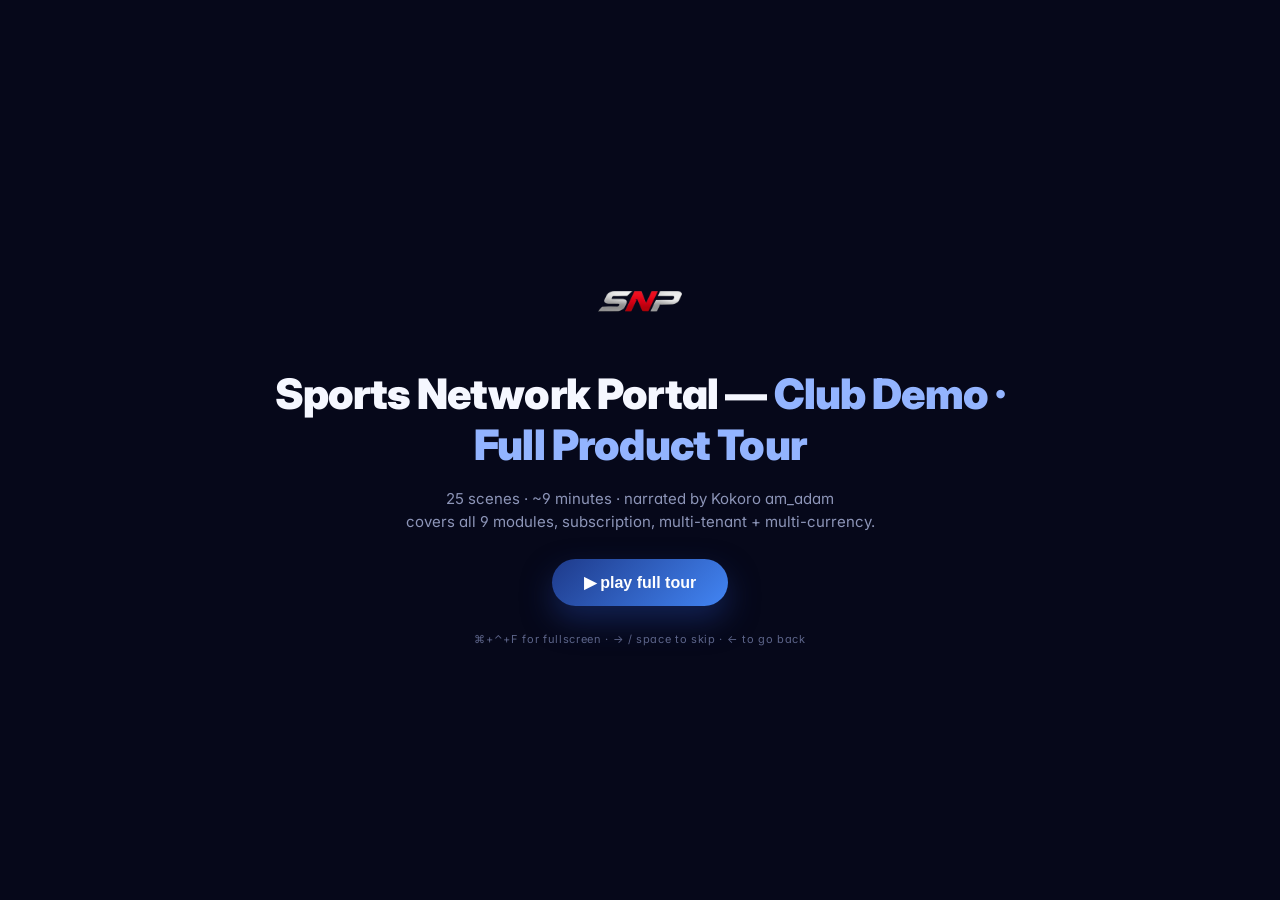
==== demo-club.html @ 4cd6079d "first commit" ====
<!doctype html>
<html lang="en">
<head>
<meta charset="utf-8" />
<meta name="viewport" content="width=device-width, initial-scale=1" />
<title>Sports Network Portal — Club Demo</title>
<link rel="preconnect" href="https://fonts.googleapis.com">
<link rel="preconnect" href="https://fonts.gstatic.com" crossorigin>
<link href="https://fonts.googleapis.com/css2?family=Inter:wght@300;400;500;600;700;800;900&family=Cairo:wght@400;600;700&family=JetBrains+Mono:wght@400;500;600;700&display=swap" rel="stylesheet">
<link rel="stylesheet" href="base.css">
</head>
<body>

<!-- inline SVG defs: the SNP logo, used by every <use href="#snp-mark"/> -->
<svg width="0" height="0" style="position:absolute" aria-hidden="true">
  <defs>
    <symbol id="snp-mark" viewBox="0 0 500 500" preserveAspectRatio="xMidYMid meet">
      <image href="[data-uri]" width="500" height="500"/>
    </symbol>
  </defs>
</svg>

<!-- The stage: a 1280×720 canvas auto-scaled to viewport -->
<div class="stage">
  <div class="stage-inner" id="stage-inner">
<section class="scene" data-id="1" data-audio="audio/club/scene-01.mp3"><div class="cover-block"><svg class="a-scale" width="96" height="96"><use href="#snp-mark"/></svg><div class="eyebrow mono a-fadeup d-1">CLUB DEMO &middot; FULL PRODUCT TOUR</div><h1 class="display a-fadeup d-2">Sports Network Portal</h1><p class="title a-fadeup d-3">One platform built specifically for sports clubs &mdash; academies, federations, multi-sport organizations.</p><ul class="a-fadeup d-3"><li>one platform for sports clubs</li><li>web for staff &middot; mobile for members</li><li>modular subscription</li></ul></div></section>

<section class="scene" data-id="2" data-audio="audio/club/scene-02.mp3"><div class="cover-block"><div class="eyebrow mono a-fadeup d-1">THE PROBLEM &middot; 02</div><h2 class="display a-fadeup d-2">Your club runs on 5 disconnected tools</h2><p class="title a-fadeup d-3">WhatsApp, Excel, a separate POS, paper forms, and someone&rsquo;s personal notes. Every handoff loses data.</p><ul class="a-fadeup d-3"><li>whatsapp &middot; excel &middot; pos &middot; paper &middot; notes</li><li>every handoff loses data</li><li>finance never reconciles</li></ul></div></section>

<section class="scene" data-id="3" data-audio="audio/club/scene-03.mp3"><div class="cover-block"><div class="eyebrow mono a-fadeup d-1">THE MODEL &middot; 03</div><h2 class="display a-fadeup d-2">One platform &middot; web + mobile</h2><p class="title a-fadeup d-3">Same database, same source of truth. Nine modules &mdash; pay only for what you turn on.</p><ul class="a-fadeup d-3"><li>web portal for staff</li><li>mobile app for members</li><li>9 modules &middot; pick what you need</li></ul></div></section>

<section class="scene" data-id="4" data-audio="audio/club/scene-04.mp3"><div class="browser"><div class="browser-chrome"><div class="dots"><span></span><span></span><span></span></div><div class="url-bar mono">getsnp.org/portal/subscription</div></div><div class="browser-body"><aside class="b-sidebar"><div class="b-side-item active">Subscription</div><div class="b-side-item">Game Management</div><div class="b-side-item">HR</div><div class="b-side-item">Finance</div><div class="b-side-item">Store</div><div class="b-side-item">Clinic</div><div class="b-side-item">Content Hub</div><div class="b-side-item">Announcements</div><div class="b-side-item">Employees</div><div class="b-side-item">VIP Club</div></aside><main class="b-main"><div class="b-pageheader a-fadeup d-1"><div><div class="eyebrow mono">MODULE &middot; 00</div><h2 class="b-pagetitle">Subscription &middot; pick your modules</h2><div class="b-pagesub">9 modules &middot; toggle on/off &middot; scales with active members</div></div><div class="b-actions"><span class="pill info">Modules</span><span class="pill mute">Billing</span><span class="pill mute">Members</span><span class="pill mute">Add-ons</span></div></div><div class="b-chips a-fadeup d-1"><span class="b-chip on">Modules</span><span class="b-chip">Billing</span><span class="b-chip">Members</span><span class="b-chip">Add-ons</span></div><div class="b-kpis a-fadeup d-2"><div class="b-kpi"><div class="label">Active modules</div><div class="val">3</div><div class="delta">+1 trial</div></div><div class="b-kpi"><div class="label">Monthly</div><div class="val">SAR 4,500</div><div class="delta">+SAR 2,400 trial</div></div><div class="b-kpi"><div class="label">Active members</div><div class="val">1,284</div><div class="delta">+42 this month</div></div></div><div class="b-table a-fadeup d-3"><div class="b-thead"><div class="c1">Module</div><div class="c2">Price</div><div class="c3">Status</div></div><div class="b-row"><div class="c1"><div class="en">Game Management</div><div class="ar">&#1573;&#1583;&#1575;&#1585;&#1577; &#1575;&#1604;&#1571;&#1604;&#1593;&#1575;&#1576;</div></div><div class="c2">SAR 1,200/mo</div><div class="c3"><span class="pill ok">Active</span></div></div><div class="b-row"><div class="c1"><div class="en">HR &amp; Payroll</div><div class="ar">&#1575;&#1604;&#1605;&#1608;&#1575;&#1585;&#1583; &#1575;&#1604;&#1576;&#1588;&#1585;&#1610;&#1577;</div></div><div class="c2">SAR 1,800/mo</div><div class="c3"><span class="pill ok">Active</span></div></div><div class="b-row"><div class="c1"><div class="en">Finance</div><div class="ar">&#1575;&#1604;&#1605;&#1575;&#1604;&#1610;&#1577;</div></div><div class="c2">SAR 1,500/mo</div><div class="c3"><span class="pill ok">Active</span></div></div><div class="b-row"><div class="c1"><div class="en">Store &amp; POS</div><div class="ar">&#1575;&#1604;&#1605;&#1578;&#1580;&#1585;</div></div><div class="c2">SAR 900/mo</div><div class="c3"><span class="pill mute">Inactive</span></div></div><div class="b-row"><div class="c1"><div class="en">VIP Club</div><div class="ar">&#1606;&#1575;&#1583;&#1610; &#1603;&#1576;&#1575;&#1585; &#1575;&#1604;&#1588;&#1582;&#1589;&#1610;&#1575;&#1578;</div></div><div class="c2">SAR 2,400/mo</div><div class="c3"><span class="pill info">Trial</span></div></div></div></main></div></div></section>

<section class="scene" data-id="5" data-audio="audio/club/scene-05.mp3"><div class="browser"><div class="browser-chrome"><div class="dots"><span></span><span></span><span></span></div><div class="url-bar mono">getsnp.org/portal/gamemanagement</div></div><div class="browser-body"><aside class="b-sidebar"><div class="b-side-item">Subscription</div><div class="b-side-item active">Game Management</div><div class="b-side-item">HR</div><div class="b-side-item">Finance</div><div class="b-side-item">Store</div><div class="b-side-item">Clinic</div><div class="b-side-item">Content Hub</div><div class="b-side-item">Announcements</div><div class="b-side-item">Employees</div><div class="b-side-item">VIP Club</div></aside><main class="b-main"><div class="b-pageheader a-fadeup d-1"><div><div class="eyebrow mono">MODULE &middot; 01</div><h2 class="b-pagetitle">Game Management &middot; Overview</h2><div class="b-pagesub">4 sports &middot; multi-stage progression &middot; junior to senior pathways</div></div><div class="b-actions"><span class="pill mute">Search</span><span class="pill mute">Filter by Sport</span><span class="pill info">+ Add Game</span><span class="pill mute">Filter by Stage</span></div></div><div class="b-chips a-fadeup d-1"><span class="b-chip on">All Sports</span><span class="b-chip">Football</span><span class="b-chip">Basketball</span><span class="b-chip">Tennis</span><span class="b-chip">Karate</span></div><div class="b-kpis a-fadeup d-2"><div class="b-kpi"><div class="label">Active sports</div><div class="val">4</div><div class="delta">+1 this season</div></div><div class="b-kpi"><div class="label">Tournaments</div><div class="val">6</div><div class="delta">2 in progress</div></div><div class="b-kpi"><div class="label">Coaches</div><div class="val">38</div><div class="delta">+4 hires</div></div><div class="b-kpi"><div class="label">Cup budget</div><div class="val">SAR 85,000</div><div class="delta">Spring 2026</div></div></div><div class="b-table a-fadeup d-3"><div class="b-thead"><div class="c1">Sport / Tournament</div><div class="c2">Detail</div><div class="c3">Status</div></div><div class="b-row"><div class="c1"><div class="en">Football &middot; Stages: Junior, Senior</div><div class="ar">&#1603;&#1585;&#1577; &#1575;&#1604;&#1602;&#1583;&#1605; &middot; 4 age categories &middot; 12 coaches</div></div><div class="c2">Multi-stage</div><div class="c3"><span class="pill ok">Active</span></div></div><div class="b-row"><div class="c1"><div class="en">Riyadh Spring Cup 2026 &middot; King Fahd</div><div class="ar">&#1603;&#1571;&#1587; &#1575;&#1604;&#1585;&#1576;&#1610;&#1593; &middot; &#1605;&#1610;&#1586;&#1575;&#1606;&#1610;&#1577; 85,000 &#1585;.&#1587;</div></div><div class="c2">Senior</div><div class="c3"><span class="pill info">In progress</span></div></div><div class="b-row"><div class="c1"><div class="en">Basketball &middot; U-14, U-16, U-18</div><div class="ar">&#1603;&#1585;&#1577; &#1575;&#1604;&#1587;&#1604;&#1577; &middot; Coach Mohammed Al-Sayed</div></div><div class="c2">Multi-stage</div><div class="c3"><span class="pill ok">Active</span></div></div><div class="b-row"><div class="c1"><div class="en">Jeddah Tennis Open &middot; 24 teams</div><div class="ar">&#1576;&#1591;&#1608;&#1604;&#1577; &#1580;&#1583;&#1577; &#1575;&#1604;&#1605;&#1601;&#1578;&#1608;&#1581;&#1577; &#1604;&#1604;&#1578;&#1606;&#1587;</div></div><div class="c2">Open</div><div class="c3"><span class="pill warn">Pending</span></div></div><div class="b-row"><div class="c1"><div class="en">Karate Federation &middot; 8 dojos</div><div class="ar">&#1575;&#1578;&#1581;&#1575;&#1583; &#1575;&#1604;&#1603;&#1575;&#1585;&#1575;&#1578;&#1610;&#1607;</div></div><div class="c2">Multi-stage</div><div class="c3"><span class="pill ok">Active</span></div></div></div></main></div></div></section>

<section class="scene" data-id="6" data-audio="audio/club/scene-06.mp3"><div class="browser"><div class="browser-chrome"><div class="dots"><span></span><span></span><span></span></div><div class="url-bar mono">getsnp.org/portal/gamemanagement/admissions</div></div><div class="browser-body"><aside class="b-sidebar"><div class="b-side-item">Subscription</div><div class="b-side-item active">Game Management</div><div class="b-side-item">HR</div><div class="b-side-item">Finance</div><div class="b-side-item">Store</div><div class="b-side-item">Clinic</div><div class="b-side-item">Content Hub</div><div class="b-side-item">Announcements</div><div class="b-side-item">Employees</div><div class="b-side-item">VIP Club</div></aside><main class="b-main"><div class="b-pageheader a-fadeup d-1"><div><div class="eyebrow mono">MODULE &middot; 01 &middot; ADMISSIONS</div><h2 class="b-pagetitle">Admission Review &middot; pending queue</h2><div class="b-pagesub">One card per applicant &middot; trial + medical + fees together</div></div><div class="b-actions"><span class="pill warn">Pending 14</span><span class="pill mute">Approved</span><span class="pill mute">Rejected</span><span class="pill info">+ Manual Entry</span></div></div><div class="b-chips a-fadeup d-1"><span class="b-chip on">Pending 14</span><span class="b-chip">Approved</span><span class="b-chip">Rejected</span><span class="b-chip">+ Manual Entry</span></div><div class="b-kpis a-fadeup d-2"><div class="b-kpi"><div class="label">Pending</div><div class="val">14</div><div class="delta warn">5 awaiting trial</div></div><div class="b-kpi"><div class="label">Approved (MTD)</div><div class="val">42</div><div class="delta">+12 vs last</div></div><div class="b-kpi"><div class="label">Avg trial score</div><div class="val">7.9</div><div class="delta">/ 10</div></div></div><div class="b-table a-fadeup d-3"><div class="b-thead"><div class="c1">Applicant</div><div class="c2">Detail</div><div class="c3">Status</div></div><div class="b-row"><div class="c1"><div class="en">Yousef Al-Mutairi</div><div class="ar">&#1610;&#1608;&#1587;&#1601; &#1575;&#1604;&#1605;&#1591;&#1610;&#1585;&#1610; &middot; Football U-16</div></div><div class="c2">Trial 8.4/10</div><div class="c3"><span class="pill warn">Pending</span></div></div><div class="b-row"><div class="c1"><div class="en">Sara Al-Otaibi</div><div class="ar">&#1587;&#1575;&#1585;&#1577; &#1575;&#1604;&#1593;&#1578;&#1610;&#1576;&#1610; &middot; Tennis Junior</div></div><div class="c2">Medical cleared</div><div class="c3"><span class="pill warn">Pending</span></div></div><div class="b-row"><div class="c1"><div class="en">Khalid Bin Rashid</div><div class="ar">&#1582;&#1575;&#1604;&#1583; &#1576;&#1606; &#1585;&#1575;&#1588;&#1583; &middot; Basketball U-14</div></div><div class="c2">Fee paid SAR 1,800</div><div class="c3"><span class="pill ok">Approved</span></div></div><div class="b-row"><div class="c1"><div class="en">Maryam Al-Zahra</div><div class="ar">&#1605;&#1585;&#1610;&#1605; &#1575;&#1604;&#1586;&#1607;&#1585;&#1575;&#1569; &middot; Karate Beginner</div></div><div class="c2">Awaiting trial</div><div class="c3"><span class="pill warn">Pending</span></div></div><div class="b-row"><div class="c1"><div class="en">Ali Hassan</div><div class="ar">&#1593;&#1604;&#1610; &#1581;&#1587;&#1606; &middot; Football U-12</div></div><div class="c2">Re-application</div><div class="c3"><span class="pill info">Review</span></div></div></div></main></div></div></section>

<section class="scene" data-id="7" data-audio="audio/club/scene-07.mp3"><div class="browser"><div class="browser-chrome"><div class="dots"><span></span><span></span><span></span></div><div class="url-bar mono">getsnp.org/portal/gamemanagement/applicant/yousef</div></div><div class="browser-body"><aside class="b-sidebar"><div class="b-side-item">Subscription</div><div class="b-side-item active">Game Management</div><div class="b-side-item">HR</div><div class="b-side-item">Finance</div><div class="b-side-item">Store</div><div class="b-side-item">Clinic</div><div class="b-side-item">Content Hub</div><div class="b-side-item">Announcements</div><div class="b-side-item">Employees</div><div class="b-side-item">VIP Club</div></aside><main class="b-main"><div class="b-pageheader a-fadeup d-1"><div><div class="eyebrow mono">APPLICANT &middot; YOUSEF AL-MUTAIRI</div><h2 class="b-pagetitle">Applicant History &middot; full timeline</h2><div class="b-pagesub">Trials &middot; stats &middot; family links &middot; payments &mdash; coaches arrive prepared</div></div><div class="b-actions"><span class="pill info">Profile</span><span class="pill mute">Trials</span><span class="pill mute">Stats</span><span class="pill mute">Family</span><span class="pill mute">Payments</span></div></div><div class="b-chips a-fadeup d-1"><span class="b-chip on">Profile</span><span class="b-chip">Trials</span><span class="b-chip">Stats</span><span class="b-chip">Family</span><span class="b-chip">Payments</span></div><div class="b-kpis a-fadeup d-2"><div class="b-kpi"><div class="label">Latest trial</div><div class="val">8.4</div><div class="delta">+0.6 vs Oct</div></div><div class="b-kpi"><div class="label">Sibling</div><div class="val">1</div><div class="delta">Active member</div></div><div class="b-kpi"><div class="label">Payment history</div><div class="val">Clean</div><div class="delta">0 overdue</div></div></div><div class="b-table a-fadeup d-3"><div class="b-thead"><div class="c1">Event</div><div class="c2">Detail</div><div class="c3">Status</div></div><div class="b-row"><div class="c1"><div class="en">Trial 1 &middot; Oct 2025</div><div class="ar">&#1575;&#1604;&#1578;&#1580;&#1585;&#1576;&#1577; &#1575;&#1604;&#1571;&#1608;&#1604;&#1609;</div></div><div class="c2">Score 7.8</div><div class="c3"><span class="pill info">Coach Ahmed</span></div></div><div class="b-row"><div class="c1"><div class="en">Trial 2 &middot; Mar 2026</div><div class="ar">&#1575;&#1604;&#1578;&#1580;&#1585;&#1576;&#1577; &#1575;&#1604;&#1579;&#1575;&#1606;&#1610;&#1577;</div></div><div class="c2">Score 8.4</div><div class="c3"><span class="pill ok">Improved</span></div></div><div class="b-row"><div class="c1"><div class="en">Sibling &middot; Faisal Al-Mutairi</div><div class="ar">&#1601;&#1610;&#1589;&#1604; &#1575;&#1604;&#1605;&#1591;&#1610;&#1585;&#1610; &middot; Football U-12</div></div><div class="c2">Active member</div><div class="c3"><span class="pill ok">Linked</span></div></div><div class="b-row"><div class="c1"><div class="en">Parent &middot; Mohammed Al-Mutairi</div><div class="ar">&#1605;&#1581;&#1605;&#1583; &#1575;&#1604;&#1605;&#1591;&#1610;&#1585;&#1610;</div></div><div class="c2">+966 50 xxx 4421</div><div class="c3"><span class="pill info">Primary</span></div></div><div class="b-row"><div class="c1"><div class="en">Last payment &middot; SAR 1,800</div><div class="ar">&#1570;&#1582;&#1585; &#1583;&#1601;&#1593;&#1577; &middot; Registration</div></div><div class="c2">Registration</div><div class="c3"><span class="pill ok">Paid</span></div></div></div></main></div></div></section>

<section class="scene" data-id="8" data-audio="audio/club/scene-08.mp3"><div class="browser"><div class="browser-chrome"><div class="dots"><span></span><span></span><span></span></div><div class="url-bar mono">getsnp.org/portal/hr</div></div><div class="browser-body"><aside class="b-sidebar"><div class="b-side-item">Subscription</div><div class="b-side-item">Game Management</div><div class="b-side-item active">HR</div><div class="b-side-item">Finance</div><div class="b-side-item">Store</div><div class="b-side-item">Clinic</div><div class="b-side-item">Content Hub</div><div class="b-side-item">Announcements</div><div class="b-side-item">Employees</div><div class="b-side-item">VIP Club</div></aside><main class="b-main"><div class="b-pageheader a-fadeup d-1"><div><div class="eyebrow mono">MODULE &middot; 02</div><h2 class="b-pagetitle">HR &middot; Staff &middot; 142 active</h2><div class="b-pagesub">Multi-branch &middot; filter by role &middot; status flows into payroll</div></div><div class="b-actions"><span class="pill mute">Search</span><span class="pill mute">Filter by Role</span><span class="pill mute">Filter by Branch</span><span class="pill info">+ Add Employee</span><span class="pill mute">Bulk Import</span></div></div><div class="b-chips a-fadeup d-1"><span class="b-chip on">All Roles</span><span class="b-chip">Coach</span><span class="b-chip">Trainer</span><span class="b-chip">Medical</span><span class="b-chip">Admin</span></div><div class="b-kpis a-fadeup d-2"><div class="b-kpi"><div class="label">Total staff</div><div class="val">142</div><div class="delta">+6 this month</div></div><div class="b-kpi"><div class="label">On leave</div><div class="val">9</div><div class="delta warn">6 medical</div></div><div class="b-kpi"><div class="label">Notice period</div><div class="val">3</div><div class="delta warn">FnF pending</div></div></div><div class="b-table a-fadeup d-3"><div class="b-thead"><div class="c1">Employee</div><div class="c2">Branch / Type</div><div class="c3">Status</div></div><div class="b-row"><div class="c1"><div class="en">Ahmed Al-Mansoori &middot; Head Football Coach</div><div class="ar">&#1571;&#1581;&#1605;&#1583; &#1575;&#1604;&#1605;&#1606;&#1589;&#1608;&#1585;&#1610;</div></div><div class="c2">Riyadh HQ</div><div class="c3"><span class="pill ok">Active</span></div></div><div class="b-row"><div class="c1"><div class="en">Yusuf Khan &middot; Strength &amp; Conditioning</div><div class="ar">&#1610;&#1608;&#1587;&#1601; &#1582;&#1575;&#1606;</div></div><div class="c2">Full-time</div><div class="c3"><span class="pill ok">Active</span></div></div><div class="b-row"><div class="c1"><div class="en">Fatima Saeed &middot; Physiotherapist</div><div class="ar">&#1601;&#1575;&#1591;&#1605;&#1577; &#1587;&#1593;&#1610;&#1583;</div></div><div class="c2">Medical &middot; 6 days leave</div><div class="c3"><span class="pill warn">On leave</span></div></div><div class="b-row"><div class="c1"><div class="en">Omar Al-Farsi &middot; U-15 Basketball</div><div class="ar">&#1593;&#1605;&#1585; &#1575;&#1604;&#1601;&#1575;&#1585;&#1587;&#1610;</div></div><div class="c2">Contract</div><div class="c3"><span class="pill err">Notice</span></div></div><div class="b-row"><div class="c1"><div class="en">Layla Hassan &middot; Front Desk</div><div class="ar">&#1604;&#1610;&#1604;&#1609; &#1581;&#1587;&#1606;</div></div><div class="c2">Jeddah Branch</div><div class="c3"><span class="pill ok">Active</span></div></div></div></main></div></div></section>

<section class="scene" data-id="9" data-audio="audio/club/scene-09.mp3"><div class="browser"><div class="browser-chrome"><div class="dots"><span></span><span></span><span></span></div><div class="url-bar mono">getsnp.org/portal/hr/payroll</div></div><div class="browser-body"><aside class="b-sidebar"><div class="b-side-item">Subscription</div><div class="b-side-item">Game Management</div><div class="b-side-item active">HR</div><div class="b-side-item">Finance</div><div class="b-side-item">Store</div><div class="b-side-item">Clinic</div><div class="b-side-item">Content Hub</div><div class="b-side-item">Announcements</div><div class="b-side-item">Employees</div><div class="b-side-item">VIP Club</div></aside><main class="b-main"><div class="b-pageheader a-fadeup d-1"><div><div class="eyebrow mono">MODULE &middot; 02 &middot; PAYROLL</div><h2 class="b-pagetitle">Payroll &middot; monthly run</h2><div class="b-pagesub">Shift + salary + allowances &middot; FnF with EOS gratuity</div></div><div class="b-actions"><span class="pill info">Run Month</span><span class="pill warn">Pending Approval</span><span class="pill err">Exceptions</span><span class="pill mute">FnF Queue</span></div></div><div class="b-chips a-fadeup d-1"><span class="b-chip on">Run Month</span><span class="b-chip">Pending</span><span class="b-chip">Exceptions</span><span class="b-chip">FnF Queue</span></div><div class="b-kpis a-fadeup d-2"><div class="b-kpi"><div class="label">Total run</div><div class="val">SAR 486,200</div><div class="delta">142 staff</div></div><div class="b-kpi"><div class="label">Pending approval</div><div class="val">7</div><div class="delta warn">1 FnF</div></div><div class="b-kpi"><div class="label">EOS gratuity</div><div class="val">SAR 22,400</div><div class="delta">Omar Al-Farsi</div></div></div><div class="b-table a-fadeup d-3"><div class="b-thead"><div class="c1">Employee</div><div class="c2">Components</div><div class="c3">Net</div></div><div class="b-row"><div class="c1"><div class="en">Ahmed Al-Mansoori</div><div class="ar">&#1571;&#1581;&#1605;&#1583; &#1575;&#1604;&#1605;&#1606;&#1589;&#1608;&#1585;&#1610;</div></div><div class="c2">Base 18,000 + 2,400 allowance</div><div class="c3"><span class="pill ok">SAR 20,400</span></div></div><div class="b-row"><div class="c1"><div class="en">Yusuf Khan</div><div class="ar">&#1610;&#1608;&#1587;&#1601; &#1582;&#1575;&#1606;</div></div><div class="c2">Base 12,500 + overtime 1,800</div><div class="c3"><span class="pill ok">SAR 14,300</span></div></div><div class="b-row"><div class="c1"><div class="en">Coach Mohammed &middot; Karate</div><div class="ar">&#1575;&#1604;&#1605;&#1583;&#1585;&#1576; &#1605;&#1581;&#1605;&#1583;</div></div><div class="c2">Hourly 64 hrs &times; SAR 220</div><div class="c3"><span class="pill ok">SAR 14,080</span></div></div><div class="b-row"><div class="c1"><div class="en">Omar Al-Farsi &middot; FnF</div><div class="ar">&#1593;&#1605;&#1585; &#1575;&#1604;&#1601;&#1575;&#1585;&#1587;&#1610; &middot; &#1605;&#1582;&#1575;&#1604;&#1589;&#1577; &#1606;&#1607;&#1575;&#1574;&#1610;&#1577;</div></div><div class="c2">EOS gratuity SAR 22,400</div><div class="c3"><span class="pill warn">Pending</span></div></div><div class="b-row"><div class="c1"><div class="en">Layla Hassan</div><div class="ar">&#1604;&#1610;&#1604;&#1609; &#1581;&#1587;&#1606;</div></div><div class="c2">Base 8,500 + transport 800</div><div class="c3"><span class="pill ok">SAR 9,300</span></div></div></div></main></div></div></section>

<section class="scene" data-id="10" data-audio="audio/club/scene-10.mp3"><div class="browser"><div class="browser-chrome"><div class="dots"><span></span><span></span><span></span></div><div class="url-bar mono">getsnp.org/portal/finance</div></div><div class="browser-body"><aside class="b-sidebar"><div class="b-side-item">Subscription</div><div class="b-side-item">Game Management</div><div class="b-side-item">HR</div><div class="b-side-item active">Finance</div><div class="b-side-item">Store</div><div class="b-side-item">Clinic</div><div class="b-side-item">Content Hub</div><div class="b-side-item">Announcements</div><div class="b-side-item">Employees</div><div class="b-side-item">VIP Club</div></aside><main class="b-main"><div class="b-pageheader a-fadeup d-1"><div><div class="eyebrow mono">MODULE &middot; 03</div><h2 class="b-pagetitle">Finance &middot; Cash Flow Command Center</h2><div class="b-pagesub">Revenue MTD &middot; outstanding &middot; overdue &middot; SAR / AED / USD reporting</div></div><div class="b-actions"><span class="pill info">MTD</span><span class="pill mute">Aging</span><span class="pill warn">Pending Queue</span><span class="pill mute">Reports</span><span class="pill mute">Currency Switch</span></div></div><div class="b-chips a-fadeup d-1"><span class="b-chip on">MTD</span><span class="b-chip">Aging</span><span class="b-chip">Pending</span><span class="b-chip">Reports</span><span class="b-chip">SAR / AED / USD</span></div><div class="b-kpis a-fadeup d-2"><div class="b-kpi"><div class="label">Revenue MTD</div><div class="val">SAR 642,800</div><div class="delta">+12% vs last</div></div><div class="b-kpi"><div class="label">Outstanding</div><div class="val">SAR 89,400</div><div class="delta warn">23 invoices</div></div><div class="b-kpi"><div class="label">Overdue 30+</div><div class="val">SAR 23,100</div><div class="delta warn">4 invoices</div></div><div class="b-kpi"><div class="label">Cash on hand</div><div class="val">SAR 1.28M</div><div class="delta">3 accounts</div></div></div><div class="b-table a-fadeup d-3"><div class="b-thead"><div class="c1">Metric</div><div class="c2">Detail</div><div class="c3">Status</div></div><div class="b-row"><div class="c1"><div class="en">Revenue MTD</div><div class="ar">&#1575;&#1604;&#1573;&#1610;&#1585;&#1575;&#1583;&#1575;&#1578; &#1604;&#1604;&#1588;&#1607;&#1585;</div></div><div class="c2">SAR 642,800</div><div class="c3"><span class="pill ok">+12%</span></div></div><div class="b-row"><div class="c1"><div class="en">Outstanding</div><div class="ar">&#1575;&#1604;&#1605;&#1576;&#1575;&#1604;&#1594; &#1575;&#1604;&#1605;&#1587;&#1578;&#1581;&#1602;&#1577;</div></div><div class="c2">SAR 89,400</div><div class="c3"><span class="pill warn">23 invoices</span></div></div><div class="b-row"><div class="c1"><div class="en">Overdue 30+ days</div><div class="ar">&#1605;&#1578;&#1571;&#1582;&#1585; &#1571;&#1603;&#1579;&#1585; &#1605;&#1606; 30 &#1610;&#1608;&#1605;&#1611;&#1575;</div></div><div class="c2">SAR 23,100</div><div class="c3"><span class="pill err">4 invoices</span></div></div><div class="b-row"><div class="c1"><div class="en">Pending Requests</div><div class="ar">&#1591;&#1604;&#1576;&#1575;&#1578; &#1605;&#1593;&#1604;&#1602;&#1577;</div></div><div class="c2">7 refunds &middot; 2 FnF &middot; 1 payroll</div><div class="c3"><span class="pill warn">10 total</span></div></div><div class="b-row"><div class="c1"><div class="en">Cash on hand</div><div class="ar">&#1575;&#1604;&#1606;&#1602;&#1583;&#1610;&#1577; &#1575;&#1604;&#1605;&#1578;&#1575;&#1581;&#1577;</div></div><div class="c2">SAR 1,284,500 &middot; 3 accounts</div><div class="c3"><span class="pill ok">Healthy</span></div></div></div></main></div></div></section>

<section class="scene" data-id="11" data-audio="audio/club/scene-11.mp3"><div class="browser"><div class="browser-chrome"><div class="dots"><span></span><span></span><span></span></div><div class="url-bar mono">getsnp.org/portal/finance/transactions</div></div><div class="browser-body"><aside class="b-sidebar"><div class="b-side-item">Subscription</div><div class="b-side-item">Game Management</div><div class="b-side-item">HR</div><div class="b-side-item active">Finance</div><div class="b-side-item">Store</div><div class="b-side-item">Clinic</div><div class="b-side-item">Content Hub</div><div class="b-side-item">Announcements</div><div class="b-side-item">Employees</div><div class="b-side-item">VIP Club</div></aside><main class="b-main"><div class="b-pageheader a-fadeup d-1"><div><div class="eyebrow mono">MODULE &middot; 03 &middot; TRANSACTIONS</div><h2 class="b-pagetitle">Transactions &middot; invoice ledger</h2><div class="b-pagesub">Every line linked to source &middot; audit trail end-to-end</div></div><div class="b-actions"><span class="pill info">All</span><span class="pill mute">Income</span><span class="pill mute">Expense</span><span class="pill warn">Pending</span><span class="pill err">Overdue</span><span class="pill mute">Export</span></div></div><div class="b-chips a-fadeup d-1"><span class="b-chip on">All</span><span class="b-chip">Income</span><span class="b-chip">Expense</span><span class="b-chip">Pending</span><span class="b-chip">Overdue</span></div><div class="b-kpis a-fadeup d-2"><div class="b-kpi"><div class="label">Income MTD</div><div class="val">SAR 184,500</div><div class="delta">Football fees</div></div><div class="b-kpi"><div class="label">Pending</div><div class="val">SAR 27,600</div><div class="delta warn">Swimming</div></div><div class="b-kpi"><div class="label">Overdue</div><div class="val">SAR 48,200</div><div class="delta warn">Karate payroll</div></div></div><div class="b-table a-fadeup d-3"><div class="b-thead"><div class="c1">Line item</div><div class="c2">Amount</div><div class="c3">Status</div></div><div class="b-row"><div class="c1"><div class="en">Football Academy Fees</div><div class="ar">&#1585;&#1587;&#1608;&#1605; &#1571;&#1603;&#1575;&#1583;&#1610;&#1605;&#1610;&#1577; &#1603;&#1585;&#1577; &#1575;&#1604;&#1602;&#1583;&#1605;</div></div><div class="c2">SAR 184,500</div><div class="c3"><span class="pill ok">Paid</span></div></div><div class="b-row"><div class="c1"><div class="en">Swimming Lessons (U-12)</div><div class="ar">&#1583;&#1585;&#1608;&#1587; &#1575;&#1604;&#1587;&#1576;&#1575;&#1581;&#1577;</div></div><div class="c2">SAR 27,600</div><div class="c3"><span class="pill warn">Pending</span></div></div><div class="b-row"><div class="c1"><div class="en">Coach Payroll &middot; Karate Stage</div><div class="ar">&#1585;&#1608;&#1575;&#1578;&#1576; &#1605;&#1583;&#1585;&#1576;&#1610; &#1575;&#1604;&#1603;&#1575;&#1585;&#1575;&#1578;&#1610;&#1607;</div></div><div class="c2">SAR 48,200</div><div class="c3"><span class="pill err">Overdue</span></div></div><div class="b-row"><div class="c1"><div class="en">Tournament Sponsorship &middot; STC</div><div class="ar">&#1585;&#1593;&#1575;&#1610;&#1577; &#1573;&#1587; &#1578;&#1610; &#1587;&#1610;</div></div><div class="c2">SAR 120,000</div><div class="c3"><span class="pill ok">Paid</span></div></div><div class="b-row"><div class="c1"><div class="en">Equipment &middot; Nike Order</div><div class="ar">&#1605;&#1593;&#1583;&#1575;&#1578; &#1606;&#1575;&#1610;&#1603;&#1610;</div></div><div class="c2">SAR 38,400</div><div class="c3"><span class="pill info">Approved</span></div></div></div></main></div></div></section>

<section class="scene" data-id="12" data-audio="audio/club/scene-12.mp3"><div class="browser"><div class="browser-chrome"><div class="dots"><span></span><span></span><span></span></div><div class="url-bar mono">getsnp.org/portal/store</div></div><div class="browser-body"><aside class="b-sidebar"><div class="b-side-item">Subscription</div><div class="b-side-item">Game Management</div><div class="b-side-item">HR</div><div class="b-side-item">Finance</div><div class="b-side-item active">Store</div><div class="b-side-item">Clinic</div><div class="b-side-item">Content Hub</div><div class="b-side-item">Announcements</div><div class="b-side-item">Employees</div><div class="b-side-item">VIP Club</div></aside><main class="b-main"><div class="b-pageheader a-fadeup d-1"><div><div class="eyebrow mono">MODULE &middot; 04</div><h2 class="b-pagetitle">Store &middot; merch + equipment</h2><div class="b-pagesub">Live inventory &middot; mobile + front-desk POS &middot; sales flow to finance</div></div><div class="b-actions"><span class="pill info">Catalog</span><span class="pill mute">Inventory</span><span class="pill mute">Orders</span><span class="pill mute">POS</span><span class="pill mute">Discounts</span></div></div><div class="b-chips a-fadeup d-1"><span class="b-chip on">Catalog</span><span class="b-chip">Inventory</span><span class="b-chip">Orders</span><span class="b-chip">POS</span><span class="b-chip">Discounts</span></div><div class="b-kpis a-fadeup d-2"><div class="b-kpi"><div class="label">SKUs</div><div class="val">126</div><div class="delta">5 low stock</div></div><div class="b-kpi"><div class="label">Sales MTD</div><div class="val">SAR 84,200</div><div class="delta">+18%</div></div><div class="b-kpi"><div class="label">Reorder alerts</div><div class="val">3</div><div class="delta warn">GK gloves &middot; rackets</div></div></div><div class="b-table a-fadeup d-3"><div class="b-thead"><div class="c1">Product</div><div class="c2">Stock / Price</div><div class="c3">Status</div></div><div class="b-row"><div class="c1"><div class="en">Home Kit 2026 &middot; Jersey</div><div class="ar">&#1602;&#1605;&#1610;&#1589; &#1575;&#1604;&#1605;&#1606;&#1586;&#1604;</div></div><div class="c2">347 in stock &middot; SAR 280</div><div class="c3"><span class="pill ok">Healthy</span></div></div><div class="b-row"><div class="c1"><div class="en">Goalkeeper Gloves &middot; Adult</div><div class="ar">&#1602;&#1601;&#1575;&#1586;&#1575;&#1578; &#1581;&#1575;&#1585;&#1587;</div></div><div class="c2">12 left &middot; SAR 220</div><div class="c3"><span class="pill warn">Reorder</span></div></div><div class="b-row"><div class="c1"><div class="en">Training Cone Set &times; 20</div><div class="ar">&#1605;&#1582;&#1575;&#1585;&#1610;&#1591; &#1575;&#1604;&#1578;&#1583;&#1585;&#1610;&#1576;</div></div><div class="c2">58 in stock &middot; SAR 95</div><div class="c3"><span class="pill ok">Healthy</span></div></div><div class="b-row"><div class="c1"><div class="en">Member Water Bottle</div><div class="ar">&#1586;&#1580;&#1575;&#1580;&#1577; &#1605;&#1575;&#1569;</div></div><div class="c2">412 in stock &middot; SAR 35</div><div class="c3"><span class="pill ok">Healthy</span></div></div><div class="b-row"><div class="c1"><div class="en">Tennis Racket &middot; Wilson Pro</div><div class="ar">&#1605;&#1590;&#1585;&#1576; &#1578;&#1606;&#1587;</div></div><div class="c2">8 in stock &middot; SAR 1,400</div><div class="c3"><span class="pill warn">Reorder</span></div></div></div></main></div></div></section>

<section class="scene" data-id="13" data-audio="audio/club/scene-13.mp3"><div class="browser"><div class="browser-chrome"><div class="dots"><span></span><span></span><span></span></div><div class="url-bar mono">getsnp.org/portal/clinic</div></div><div class="browser-body"><aside class="b-sidebar"><div class="b-side-item">Subscription</div><div class="b-side-item">Game Management</div><div class="b-side-item">HR</div><div class="b-side-item">Finance</div><div class="b-side-item">Store</div><div class="b-side-item active">Clinic</div><div class="b-side-item">Content Hub</div><div class="b-side-item">Announcements</div><div class="b-side-item">Employees</div><div class="b-side-item">VIP Club</div></aside><main class="b-main"><div class="b-pageheader a-fadeup d-1"><div><div class="eyebrow mono">MODULE &middot; 05</div><h2 class="b-pagetitle">Clinic &middot; injuries + medical</h2><div class="b-pagesub">Injury log + rehab timeline &middot; diagnosis stays confidential</div></div><div class="b-actions"><span class="pill info">Today's Sessions</span><span class="pill mute">Active Cases</span><span class="pill mute">Clearances</span><span class="pill info">+ New Visit</span></div></div><div class="b-chips a-fadeup d-1"><span class="b-chip on">Today</span><span class="b-chip">Active Cases</span><span class="b-chip">Clearances</span><span class="b-chip">+ New Visit</span></div><div class="b-kpis a-fadeup d-2"><div class="b-kpi"><div class="label">Sessions today</div><div class="val">3</div><div class="delta">+ U-16 screening</div></div><div class="b-kpi"><div class="label">Not cleared</div><div class="val">4</div><div class="delta warn">Auto-block applied</div></div><div class="b-kpi"><div class="label">Active cases</div><div class="val">21</div><div class="delta">7 in rehab</div></div></div><div class="b-table a-fadeup d-3"><div class="b-thead"><div class="c1">Patient</div><div class="c2">Case</div><div class="c3">Status</div></div><div class="b-row"><div class="c1"><div class="en">Faisal Al-Mutairi</div><div class="ar">&#1601;&#1610;&#1589;&#1604; &#1575;&#1604;&#1605;&#1591;&#1610;&#1585;&#1610; &middot; Hamstring strain</div></div><div class="c2">Week 2</div><div class="c3"><span class="pill err">Not cleared</span></div></div><div class="b-row"><div class="c1"><div class="en">Sara Al-Otaibi</div><div class="ar">&#1587;&#1575;&#1585;&#1577; &#1575;&#1604;&#1593;&#1578;&#1610;&#1576;&#1610; &middot; Ankle rehab</div></div><div class="c2">Week 4</div><div class="c3"><span class="pill warn">Conditional</span></div></div><div class="b-row"><div class="c1"><div class="en">U-16 Football Squad</div><div class="ar">&#1578;&#1581;&#1578; 16 &middot; Pre-season screening</div></div><div class="c2">18 players today</div><div class="c3"><span class="pill info">In progress</span></div></div><div class="b-row"><div class="c1"><div class="en">Coach Mohammed</div><div class="ar">&#1575;&#1604;&#1605;&#1583;&#1585;&#1576; &#1605;&#1581;&#1605;&#1583; &middot; Annual physical</div></div><div class="c2">Annual</div><div class="c3"><span class="pill ok">Cleared</span></div></div><div class="b-row"><div class="c1"><div class="en">Maryam Al-Zahra</div><div class="ar">&#1605;&#1585;&#1610;&#1605; &#1575;&#1604;&#1586;&#1607;&#1585;&#1575;&#1569; &middot; Concussion protocol</div></div><div class="c2">Day 7</div><div class="c3"><span class="pill err">Hold</span></div></div></div></main></div></div></section>

<section class="scene" data-id="14" data-audio="audio/club/scene-14.mp3"><div class="browser"><div class="browser-chrome"><div class="dots"><span></span><span></span><span></span></div><div class="url-bar mono">getsnp.org/portal/contenthub</div></div><div class="browser-body"><aside class="b-sidebar"><div class="b-side-item">Subscription</div><div class="b-side-item">Game Management</div><div class="b-side-item">HR</div><div class="b-side-item">Finance</div><div class="b-side-item">Store</div><div class="b-side-item">Clinic</div><div class="b-side-item active">Content Hub</div><div class="b-side-item">Announcements</div><div class="b-side-item">Employees</div><div class="b-side-item">VIP Club</div></aside><main class="b-main"><div class="b-pageheader a-fadeup d-1"><div><div class="eyebrow mono">MODULE &middot; 06</div><h2 class="b-pagetitle">Content Hub &middot; publish to mobile</h2><div class="b-pagesub">Publish once &middot; reach all phones &middot; engagement analytics included</div></div><div class="b-actions"><span class="pill info">Published</span><span class="pill mute">Scheduled</span><span class="pill mute">Drafts</span><span class="pill info">+ New Post</span><span class="pill mute">Analytics</span></div></div><div class="b-chips a-fadeup d-1"><span class="b-chip on">Published</span><span class="b-chip">Scheduled</span><span class="b-chip">Drafts</span><span class="b-chip">Analytics</span></div><div class="b-kpis a-fadeup d-2"><div class="b-kpi"><div class="label">Posts this week</div><div class="val">14</div><div class="delta">+3 pinned</div></div><div class="b-kpi"><div class="label">Reach</div><div class="val">7,463</div><div class="delta">Derby week</div></div><div class="b-kpi"><div class="label">Top post</div><div class="val">3,840</div><div class="delta">Jeddah pitch</div></div></div><div class="b-table a-fadeup d-3"><div class="b-thead"><div class="c1">Post</div><div class="c2">Views</div><div class="c3">Status</div></div><div class="b-row"><div class="c1"><div class="en">Derby Highlights &middot; Riyadh vs Jeddah</div><div class="ar">&#1571;&#1576;&#1585;&#1586; &#1604;&#1602;&#1591;&#1575;&#1578; &#1575;&#1604;&#1583;&#1610;&#1585;&#1576;&#1610;</div></div><div class="c2">2,418</div><div class="c3"><span class="pill ok">Published</span></div></div><div class="b-row"><div class="c1"><div class="en">Coach Tips &middot; Sprint Mechanics</div><div class="ar">&#1606;&#1589;&#1575;&#1574;&#1581; &#1575;&#1604;&#1605;&#1583;&#1585;&#1576;</div></div><div class="c2">1,205</div><div class="c3"><span class="pill ok">Published</span></div></div><div class="b-row"><div class="c1"><div class="en">Eid Tournament Registration</div><div class="ar">&#1578;&#1587;&#1580;&#1610;&#1604; &#1576;&#1591;&#1608;&#1604;&#1577; &#1575;&#1604;&#1593;&#1610;&#1583;</div></div><div class="c2">May 28</div><div class="c3"><span class="pill info">Scheduled</span></div></div><div class="b-row"><div class="c1"><div class="en">U-14 Match Report</div><div class="ar">&#1578;&#1602;&#1585;&#1610;&#1585; &#1605;&#1576;&#1575;&#1585;&#1575;&#1577; &#1578;&#1581;&#1578; 14</div></div><div class="c2">&mdash;</div><div class="c3"><span class="pill mute">Draft</span></div></div><div class="b-row"><div class="c1"><div class="en">New Pitch Opening &middot; Jeddah</div><div class="ar">&#1575;&#1601;&#1578;&#1578;&#1575;&#1581; &#1605;&#1604;&#1593;&#1576; &#1580;&#1583;&#1577;</div></div><div class="c2">3,840</div><div class="c3"><span class="pill ok">Pinned</span></div></div></div></main></div></div></section>

<section class="scene" data-id="15" data-audio="audio/club/scene-15.mp3"><div class="browser"><div class="browser-chrome"><div class="dots"><span></span><span></span><span></span></div><div class="url-bar mono">getsnp.org/portal/announcement</div></div><div class="browser-body"><aside class="b-sidebar"><div class="b-side-item">Subscription</div><div class="b-side-item">Game Management</div><div class="b-side-item">HR</div><div class="b-side-item">Finance</div><div class="b-side-item">Store</div><div class="b-side-item">Clinic</div><div class="b-side-item">Content Hub</div><div class="b-side-item active">Announcements</div><div class="b-side-item">Employees</div><div class="b-side-item">VIP Club</div></aside><main class="b-main"><div class="b-pageheader a-fadeup d-1"><div><div class="eyebrow mono">MODULE &middot; 07</div><h2 class="b-pagetitle">Announcements &middot; time-critical comms</h2><div class="b-pagesub">Push + SMS + email together &middot; read receipts per member</div></div><div class="b-actions"><span class="pill info">Active</span><span class="pill mute">Scheduled</span><span class="pill info">+ New Announcement</span><span class="pill mute">Audiences</span></div></div><div class="b-chips a-fadeup d-1"><span class="b-chip on">Active</span><span class="b-chip">Scheduled</span><span class="b-chip">Audiences</span><span class="b-chip">+ New</span></div><div class="b-kpis a-fadeup d-2"><div class="b-kpi"><div class="label">Sent today</div><div class="val">4</div><div class="delta">2 urgent</div></div><div class="b-kpi"><div class="label">Avg read rate</div><div class="val">87%</div><div class="delta">across audiences</div></div><div class="b-kpi"><div class="label">Unread alerts</div><div class="val">98</div><div class="delta warn">Bus route change</div></div></div><div class="b-table a-fadeup d-3"><div class="b-thead"><div class="c1">Announcement</div><div class="c2">Reach</div><div class="c3">Status</div></div><div class="b-row"><div class="c1"><div class="en">Training canceled &middot; weather</div><div class="ar">&#1573;&#1604;&#1594;&#1575;&#1569; &#1575;&#1604;&#1578;&#1583;&#1585;&#1610;&#1576; &#1576;&#1587;&#1576;&#1576; &#1575;&#1604;&#1591;&#1602;&#1587;</div></div><div class="c2">Sent to 1,240</div><div class="c3"><span class="pill ok">92% read</span></div></div><div class="b-row"><div class="c1"><div class="en">Emergency drill &middot; 5pm</div><div class="ar">&#1578;&#1583;&#1585;&#1610;&#1576; &#1575;&#1604;&#1591;&#1608;&#1575;&#1585;&#1574;</div></div><div class="c2">Sent to 2,100</div><div class="c3"><span class="pill ok">88% read</span></div></div><div class="b-row"><div class="c1"><div class="en">Tournament bracket released</div><div class="ar">&#1580;&#1583;&#1608;&#1604; &#1575;&#1604;&#1576;&#1591;&#1608;&#1604;&#1577;</div></div><div class="c2">Sent to 680</div><div class="c3"><span class="pill ok">95% read</span></div></div><div class="b-row"><div class="c1"><div class="en">Fee deadline reminder</div><div class="ar">&#1578;&#1584;&#1603;&#1610;&#1585; &#1576;&#1605;&#1608;&#1593;&#1583; &#1575;&#1604;&#1585;&#1587;&#1608;&#1605;</div></div><div class="c2">Friday 9am</div><div class="c3"><span class="pill info">Scheduled</span></div></div><div class="b-row"><div class="c1"><div class="en">Bus route change</div><div class="ar">&#1578;&#1594;&#1610;&#1610;&#1585; &#1605;&#1587;&#1575;&#1585; &#1575;&#1604;&#1581;&#1575;&#1601;&#1604;&#1577;</div></div><div class="c2">Sent to 340</div><div class="c3"><span class="pill warn">71% read</span></div></div></div></main></div></div></section>

<section class="scene" data-id="16" data-audio="audio/club/scene-16.mp3"><div class="browser"><div class="browser-chrome"><div class="dots"><span></span><span></span><span></span></div><div class="url-bar mono">getsnp.org/portal/employees</div></div><div class="browser-body"><aside class="b-sidebar"><div class="b-side-item">Subscription</div><div class="b-side-item">Game Management</div><div class="b-side-item">HR</div><div class="b-side-item">Finance</div><div class="b-side-item">Store</div><div class="b-side-item">Clinic</div><div class="b-side-item">Content Hub</div><div class="b-side-item">Announcements</div><div class="b-side-item active">Employees</div><div class="b-side-item">VIP Club</div></aside><main class="b-main"><div class="b-pageheader a-fadeup d-1"><div><div class="eyebrow mono">MODULE &middot; 08</div><h2 class="b-pagetitle">Employees &middot; self-service hub</h2><div class="b-pagesub">Leave + expenses + payslips &middot; two-click approvals for managers</div></div><div class="b-actions"><span class="pill info">My Profile</span><span class="pill mute">Leave</span><span class="pill mute">Expenses</span><span class="pill mute">Payslips</span><span class="pill mute">Schedule</span></div></div><div class="b-chips a-fadeup d-1"><span class="b-chip on">Profile</span><span class="b-chip">Leave</span><span class="b-chip">Expenses</span><span class="b-chip">Payslips</span><span class="b-chip">Schedule</span></div><div class="b-kpis a-fadeup d-2"><div class="b-kpi"><div class="label">Leave requests</div><div class="val">12</div><div class="delta warn">3 pending</div></div><div class="b-kpi"><div class="label">Expenses MTD</div><div class="val">SAR 8,420</div><div class="delta">22 claims</div></div><div class="b-kpi"><div class="label">Payslips downloaded</div><div class="val">128</div><div class="delta">/ 142</div></div></div><div class="b-table a-fadeup d-3"><div class="b-thead"><div class="c1">Employee</div><div class="c2">Request</div><div class="c3">Status</div></div><div class="b-row"><div class="c1"><div class="en">Ahmed Al-Mansoori &middot; Leave request</div><div class="ar">&#1591;&#1604;&#1576; &#1573;&#1580;&#1575;&#1586;&#1577;</div></div><div class="c2">3 days &middot; May 15</div><div class="c3"><span class="pill warn">Pending</span></div></div><div class="b-row"><div class="c1"><div class="en">Yusuf Khan &middot; Expense claim</div><div class="ar">&#1605;&#1591;&#1575;&#1604;&#1576;&#1577; &#1606;&#1601;&#1602;&#1575;&#1578;</div></div><div class="c2">Fuel &middot; SAR 340</div><div class="c3"><span class="pill info">Submitted</span></div></div><div class="b-row"><div class="c1"><div class="en">Fatima Saeed &middot; Medical leave</div><div class="ar">&#1573;&#1580;&#1575;&#1586;&#1577; &#1605;&#1585;&#1590;&#1610;&#1577;</div></div><div class="c2">6 days</div><div class="c3"><span class="pill ok">Auto-approved</span></div></div><div class="b-row"><div class="c1"><div class="en">Omar Al-Farsi &middot; Payslip</div><div class="ar">&#1602;&#1587;&#1610;&#1605;&#1577; &#1585;&#1575;&#1578;&#1576;</div></div><div class="c2">April 2026</div><div class="c3"><span class="pill ok">Downloaded</span></div></div><div class="b-row"><div class="c1"><div class="en">Layla Hassan &middot; Shift swap</div><div class="ar">&#1578;&#1576;&#1583;&#1610;&#1604; &#1575;&#1604;&#1605;&#1606;&#1575;&#1608;&#1576;&#1577;</div></div><div class="c2">With Noor</div><div class="c3"><span class="pill ok">Approved</span></div></div></div></main></div></div></section>

<section class="scene" data-id="17" data-audio="audio/club/scene-17.mp3"><div class="browser"><div class="browser-chrome"><div class="dots"><span></span><span></span><span></span></div><div class="url-bar mono">getsnp.org/portal/vipclub</div></div><div class="browser-body"><aside class="b-sidebar"><div class="b-side-item">Subscription</div><div class="b-side-item">Game Management</div><div class="b-side-item">HR</div><div class="b-side-item">Finance</div><div class="b-side-item">Store</div><div class="b-side-item">Clinic</div><div class="b-side-item">Content Hub</div><div class="b-side-item">Announcements</div><div class="b-side-item">Employees</div><div class="b-side-item active">VIP Club</div></aside><main class="b-main"><div class="b-pageheader a-fadeup d-1"><div><div class="eyebrow mono">MODULE &middot; 09</div><h2 class="b-pagetitle">VIP Club &middot; premium tier</h2><div class="b-pagesub">84 VIP members &middot; concierge layer &middot; engagement score per member</div></div><div class="b-actions"><span class="pill info">VIP Roster</span><span class="pill mute">Bookings</span><span class="pill warn">Concierge Queue</span><span class="pill mute">Engagement</span></div></div><div class="b-chips a-fadeup d-1"><span class="b-chip on">VIP Roster</span><span class="b-chip">Bookings</span><span class="b-chip">Concierge</span><span class="b-chip">Engagement</span></div><div class="b-kpis a-fadeup d-2"><div class="b-kpi"><div class="label">VIP members</div><div class="val">84</div><div class="delta">+2 board</div></div><div class="b-kpi"><div class="label">Concierge queue</div><div class="val">7</div><div class="delta">3 court bookings</div></div><div class="b-kpi"><div class="label">At-risk VIPs</div><div class="val">5</div><div class="delta warn">Engagement &lt; 70</div></div></div><div class="b-table a-fadeup d-3"><div class="b-thead"><div class="c1">Member</div><div class="c2">Tier</div><div class="c3">Status</div></div><div class="b-row"><div class="c1"><div class="en">Sheikh Abdullah Al-Rashid</div><div class="ar">&#1575;&#1604;&#1588;&#1610;&#1582; &#1593;&#1576;&#1583;&#1575;&#1604;&#1604;&#1607; &#1575;&#1604;&#1585;&#1575;&#1588;&#1583;</div></div><div class="c2">Lifetime &middot; Engagement 94</div><div class="c3"><span class="pill ok">Active</span></div></div><div class="b-row"><div class="c1"><div class="en">Faisal Holdings</div><div class="ar">&#1588;&#1585;&#1603;&#1577; &#1601;&#1610;&#1589;&#1604; &#1575;&#1604;&#1602;&#1575;&#1576;&#1590;&#1577;</div></div><div class="c2">Corporate &middot; Engagement 81</div><div class="c3"><span class="pill ok">Active</span></div></div><div class="b-row"><div class="c1"><div class="en">Dr. Noura Al-Saud</div><div class="ar">&#1583. &#1606;&#1608;&#1585;&#1577; &#1570;&#1604; &#1587;&#1593;&#1608;&#1583;</div></div><div class="c2">Board &middot; Last visit 2d</div><div class="c3"><span class="pill ok">Active</span></div></div><div class="b-row"><div class="c1"><div class="en">STC Sports</div><div class="ar">&#1573;&#1587; &#1578;&#1610; &#1587;&#1610; &#1587;&#1576;&#1608;&#1585;&#1578;&#1587;</div></div><div class="c2">Sponsor &middot; Engagement 68</div><div class="c3"><span class="pill warn">At risk</span></div></div><div class="b-row"><div class="c1"><div class="en">Mr. Tareq Al-Zamil</div><div class="ar">&#1575;&#1604;&#1587;&#1610;&#1583; &#1591;&#1575;&#1585;&#1602; &#1575;&#1604;&#1586;&#1575;&#1605;&#1604;</div></div><div class="c2">Lifetime &middot; Engagement 52</div><div class="c3"><span class="pill err">Re-engage</span></div></div></div></main></div></div></section>

<section class="scene" data-id="18" data-audio="audio/club/scene-18.mp3">
  <div class="split">
    <div class="copy">
      <div class="eyebrow">MOBILE · 18 · THE MEMBER SIDE</div>
      <h2><span style="font-size:28px">📱</span> Players see their week, not just messages</h2>
      <p class="sub">Every member who joins the club gets the SNP mobile app — schedule, attendance, fees, performance, all in one place. No more WhatsApp groups for fixtures.</p>
      <ul class="bullets">
        <li>Training load + readiness on the home screen</li>
        <li>Live attendance — month at a glance</li>
        <li>One-tap pay for fees and merchandise</li>
        <li>Push for sessions, results, announcements</li>
      </ul>
      <div class="metric-row">
        <span class="metric">Players · Coaches · Parents</span>
        <span class="metric">iOS + Android</span>
      </div>
    </div>
    <div class="mock">
      <div class="phone a-scale">
        <div class="phone-notch"></div>
        <div class="phone-screen" style="background:#fff">
          <div class="ph-status"><span>9:41</span><span class="right">●●●● 5G 100%</span></div>
          <div class="ph-appbar" style="padding:12px 16px 16px">
            <div class="greet" style="min-width:0;max-width:170px">
              <div class="hi" style="font-size:17px;font-weight:600;display:flex;align-items:center;gap:6px;color:#fff;overflow:hidden">
                <span style="overflow:hidden;text-overflow:ellipsis;white-space:nowrap">Hi Mohammed</span>
                <span style="font-size:17px">👋</span>
              </div>
              <div class="loc" style="display:flex;align-items:center;gap:4px;margin-top:4px;font-size:11px;color:rgba(255,255,255,0.9)">
                <span style="color:#F44336;font-size:13px">📍</span>
                <span style="overflow:hidden;text-overflow:ellipsis;white-space:nowrap;max-width:135px">Riyadh, Al-Hilal SFC</span>
                <span style="font-size:13px">▾</span>
              </div>
            </div>
            <div class="icons" style="gap:8px">
              <div class="ic-btn" style="width:30px;height:30px;font-size:13px">🔍</div>
              <div class="ic-btn" style="width:30px;height:30px;font-size:13px">📋</div>
              <div class="ic-btn" style="width:30px;height:30px;font-size:13px">🔔<span class="badge">3</span></div>
              <div class="ic-btn" style="width:30px;height:30px;font-size:13px">≡</div>
            </div>
          </div>
          <div class="ph-body" style="padding:14px 14px 0;gap:0;overflow:hidden">
            <div style="font-size:14px;font-weight:600;color:#616161;margin-bottom:10px">Home</div>
            <div class="a-fadeup d-1" style="display:flex;gap:8px">
              <div style="flex:1;height:84px;background:#FFEBEE;border-radius:14px;padding:10px;box-shadow:0 1px 3px rgba(0,0,0,0.05);display:flex;flex-direction:column;justify-content:space-between">
                <div style="width:26px;height:26px;border-radius:50%;background:#fff;display:flex;align-items:center;justify-content:center;font-size:13px;color:#1E3A8A">⚡</div>
                <div>
                  <div style="font-size:10px;font-weight:500;color:#616161;line-height:1.1">Training Load</div>
                  <div style="font-size:14px;font-weight:700;color:#000000DE;margin-top:2px">High</div>
                </div>
              </div>
              <div style="flex:1;height:84px;background:#E8F5E9;border-radius:14px;padding:10px;box-shadow:0 1px 3px rgba(0,0,0,0.05);display:flex;flex-direction:column;justify-content:space-between">
                <div style="width:26px;height:26px;border-radius:50%;background:#fff;display:flex;align-items:center;justify-content:center;font-size:13px;color:#1E3A8A">❤</div>
                <div>
                  <div style="font-size:10px;font-weight:500;color:#616161;line-height:1.1">Readiness</div>
                  <div style="font-size:14px;font-weight:700;color:#000000DE;margin-top:2px">8 / 10</div>
                </div>
              </div>
              <div style="flex:1;height:84px;background:#FFF8E1;border-radius:14px;padding:10px;box-shadow:0 1px 3px rgba(0,0,0,0.05);display:flex;flex-direction:column;justify-content:space-between">
                <div style="width:26px;height:26px;border-radius:50%;background:#fff;display:flex;align-items:center;justify-content:center;font-size:13px;color:#1E3A8A">📋</div>
                <div>
                  <div style="font-size:10px;font-weight:500;color:#616161;line-height:1.1">Tests</div>
                  <div style="font-size:14px;font-weight:700;color:#000000DE;margin-top:2px">Good</div>
                </div>
              </div>
            </div>
            <div style="height:14px"></div>
            <div class="a-fadeup d-2" style="background:#E3F2FD;border-radius:14px;padding:12px 14px;box-shadow:0 1px 3px rgba(0,0,0,0.05);display:flex;align-items:center;gap:12px">
              <div style="width:36px;height:36px;border-radius:50%;background:#fff;display:flex;align-items:center;justify-content:center;color:#1E3A8A;font-size:18px">⚽</div>
              <div style="flex:1;font-size:13px;font-weight:600;color:#000000DE">Academy Program</div>
              <div style="color:#616161;font-size:12px">›</div>
            </div>
            <div style="height:10px"></div>
            <div class="a-fadeup d-3" style="background:#F2E7FF;border-radius:14px;padding:14px;box-shadow:0 1px 3px rgba(0,0,0,0.05);display:flex;align-items:center;gap:12px">
              <div style="width:42px;height:42px;border-radius:10px;background:#fff;display:flex;align-items:center;justify-content:center;color:#1E3A8A;font-size:20px">🛍️</div>
              <div style="flex:1">
                <div style="font-size:15px;font-weight:700;color:#000000DE">Shop</div>
                <div style="font-size:11px;color:#616161;margin-top:2px">Order club kits, gear, gym wear</div>
              </div>
              <div style="color:#616161;font-size:14px">›</div>
            </div>
          </div>
        </div>
      </div>
    </div>
  </div>
</section>

<section class="scene" data-id="19" data-audio="audio/club/scene-19.mp3">
  <div class="split flip">
    <div class="mock">
      <div class="phone a-scale">
        <div class="phone-notch"></div>
        <div class="phone-screen" style="background:#fff">
          <div class="ph-status"><span>9:41</span><span class="right">●●●● 5G 100%</span></div>
          <div class="ph-appbar" style="padding:12px 16px 16px">
            <div class="greet" style="min-width:0;max-width:175px">
              <div class="hi" style="font-size:16px;font-weight:600;display:flex;align-items:center;gap:6px;color:#fff;overflow:hidden">
                <span style="overflow:hidden;text-overflow:ellipsis;white-space:nowrap">Hi Mrs. Al-Mutairi</span>
                <span style="font-size:16px">👋</span>
                <span style="font-size:13px;color:#fff">▾</span>
              </div>
              <div class="loc" style="display:flex;align-items:center;gap:4px;margin-top:4px;font-size:11px;color:rgba(255,255,255,0.9)">
                <span style="font-size:13px">👨‍👩‍👧‍👦</span>
                <span>2 children enrolled · switch profile</span>
              </div>
            </div>
            <div class="icons" style="gap:8px">
              <div class="ic-btn" style="width:30px;height:30px;font-size:13px">🔔<span class="badge">2</span></div>
              <div class="ic-btn" style="width:30px;height:30px;font-size:13px">≡</div>
            </div>
          </div>
          <div class="ph-body" style="padding:14px 14px 0;gap:0;overflow:hidden">
            <div style="font-size:14px;font-weight:600;color:#616161;margin-bottom:10px">My Children</div>
            <!-- Child 1 — Yousef -->
            <div class="a-fadeup d-1" style="background:#fff;border:1px solid #E0E0E0;border-radius:14px;padding:12px;display:flex;align-items:center;gap:10px;box-shadow:0 1px 3px rgba(0,0,0,0.05)">
              <div style="width:42px;height:42px;border-radius:50%;background:#E3F2FD;color:#1E3A8A;display:flex;align-items:center;justify-content:center;font-size:14px;font-weight:700">Y</div>
              <div style="flex:1;min-width:0">
                <div style="font-size:13px;font-weight:700;color:#000000DE">Yousef Al-Mutairi</div>
                <div style="font-size:10px;color:#616161;margin-top:2px">Football U-16 · Al-Hilal Academy</div>
              </div>
              <div style="background:#E8FBE9;color:#10B981;padding:3px 8px;border-radius:99px;font-size:9px;font-weight:700">Present</div>
            </div>
            <div style="height:8px"></div>
            <!-- Child 2 — Faisal -->
            <div class="a-fadeup d-1" style="background:#fff;border:1px solid #E0E0E0;border-radius:14px;padding:12px;display:flex;align-items:center;gap:10px;box-shadow:0 1px 3px rgba(0,0,0,0.05)">
              <div style="width:42px;height:42px;border-radius:50%;background:#FFF3E0;color:#FF9800;display:flex;align-items:center;justify-content:center;font-size:14px;font-weight:700">F</div>
              <div style="flex:1;min-width:0">
                <div style="font-size:13px;font-weight:700;color:#000000DE">Faisal Al-Mutairi</div>
                <div style="font-size:10px;color:#616161;margin-top:2px">Basketball U-12 · Al-Hilal Academy</div>
              </div>
              <div style="background:#FEE2E2;color:#DC2626;padding:3px 8px;border-radius:99px;font-size:9px;font-weight:700">Absent</div>
            </div>
            <div style="height:14px"></div>
            <!-- Family invoice card (primaryBlue gradient stat card) -->
            <div class="ph-stat-card a-fadeup d-2" style="padding:12px 14px">
              <div style="display:flex;justify-content:space-between;align-items:flex-start">
                <div>
                  <div class="label">Family Invoice · May</div>
                  <div class="val" style="font-size:20px;margin-top:2px">SAR 3,200</div>
                </div>
                <div class="delta" style="background:rgba(255,255,255,0.2);font-size:9px">Due May 28</div>
              </div>
              <div style="display:flex;justify-content:space-between;align-items:center;margin-top:8px;padding-top:8px;border-top:1px solid rgba(255,255,255,0.2)">
                <div style="font-size:10px;color:rgba(255,255,255,0.85)">🎁 Sibling discount applied — saved SAR 280</div>
              </div>
            </div>
            <div style="height:10px"></div>
            <div class="ph-cta a-pulse-v a-fadeup d-3" style="background:#1E3A8A;color:#fff;padding:12px;border-radius:8px;text-align:center;font-size:13px;font-weight:600">Pay family invoice</div>
          </div>
        </div>
      </div>
    </div>
    <div class="copy">
      <div class="eyebrow">MOBILE · 19 · PARENT VIEW</div>
      <h2><span style="font-size:28px">👨‍👩‍👧</span> Parents see all their kids in one app</h2>
      <p class="sub">One login, multiple child profiles. Attendance, coach notes, fees, schedules — for every child, in one app. Sibling discounts auto-applied.</p>
      <ul class="bullets">
        <li>Switch profile in two taps</li>
        <li>Family invoice — one payment, all kids</li>
        <li>Coach notes per child, per session</li>
        <li>Sibling discounts auto-applied</li>
      </ul>
    </div>
  </div>
</section>

<section class="scene" data-id="20" data-audio="audio/club/scene-20.mp3"><div class="browser"><div class="browser-chrome"><div class="dots"><span></span><span></span><span></span></div><div class="url-bar mono">getsnp.org/portal/gamemanagement/tournament/spring-cup</div></div><div class="browser-body"><aside class="b-sidebar"><div class="b-side-item">Subscription</div><div class="b-side-item active">Game Management</div><div class="b-side-item">HR</div><div class="b-side-item">Finance</div><div class="b-side-item">Store</div><div class="b-side-item">Clinic</div><div class="b-side-item">Content Hub</div><div class="b-side-item">Announcements</div><div class="b-side-item">Employees</div><div class="b-side-item">VIP Club</div></aside><main class="b-main"><div class="b-pageheader a-fadeup d-1"><div><div class="eyebrow mono">TOURNAMENT &middot; RIYADH SPRING CUP 2026</div><h2 class="b-pagetitle">Tournament Bracket &middot; live ops</h2><div class="b-pagesub">Live bracket &middot; fixtures + scores + officials in one view</div></div><div class="b-actions"><span class="pill info">Bracket</span><span class="pill mute">Fixtures</span><span class="pill mute">Officials</span><span class="pill mute">Broadcast</span></div></div><div class="b-chips a-fadeup d-1"><span class="b-chip on">Live</span><span class="b-chip">Quarter Finals</span><span class="b-chip">Semi Finals</span><span class="b-chip">Final</span></div><div class="b-kpis a-fadeup d-2"><div class="b-kpi"><div class="label">Teams</div><div class="val">16</div><div class="delta">8 advanced</div></div><div class="b-kpi"><div class="label">Matches today</div><div class="val">4</div><div class="delta">2 live</div></div><div class="b-kpi"><div class="label">Budget burn</div><div class="val">SAR 62k</div><div class="delta">/ 85k</div></div></div><div class="b-table a-fadeup d-3"><div class="b-thead"><div class="c1">Fixture</div><div class="c2">Score</div><div class="c3">Status</div></div><div class="b-row"><div class="c1"><div class="en">Riyadh HQ vs Jeddah Branch &middot; QF1</div><div class="ar">&#1575;&#1604;&#1585;&#1610;&#1575;&#1590; &#1590;&#1583; &#1580;&#1583;&#1577;</div></div><div class="c2">2 - 1 &middot; 78'</div><div class="c3"><span class="pill ok">Live</span></div></div><div class="b-row"><div class="c1"><div class="en">Dammam Academy vs Khobar SC &middot; QF2</div><div class="ar">&#1571;&#1603;&#1575;&#1583;&#1610;&#1605;&#1610;&#1577; &#1575;&#1604;&#1583;&#1605;&#1575;&#1605; &#1590;&#1583; &#1606;&#1575;&#1583;&#1610; &#1575;&#1604;&#1582;&#1576;&#1585;</div></div><div class="c2">0 - 0 &middot; 32'</div><div class="c3"><span class="pill ok">Live</span></div></div><div class="b-row"><div class="c1"><div class="en">Mecca United vs Taif Eagles &middot; QF3</div><div class="ar">&#1605;&#1603;&#1577; &#1610;&#1608;&#1606;&#1575;&#1610;&#1578;&#1583; &#1590;&#1583; &#1606;&#1587;&#1608;&#1585; &#1575;&#1604;&#1591;&#1575;&#1574;&#1601;</div></div><div class="c2">3 - 2</div><div class="c3"><span class="pill info">Full time</span></div></div><div class="b-row"><div class="c1"><div class="en">Abha FC vs Tabuk Titans &middot; QF4</div><div class="ar">&#1571;&#1576;&#1607;&#1575; &#1590;&#1583; &#1593;&#1605;&#1575;&#1604;&#1602;&#1577; &#1578;&#1576;&#1608;&#1603;</div></div><div class="c2">Kick-off 8:00pm</div><div class="c3"><span class="pill warn">Upcoming</span></div></div><div class="b-row"><div class="c1"><div class="en">Officials roster</div><div class="ar">&#1602;&#1575;&#1574;&#1605;&#1577; &#1575;&#1604;&#1581;&#1603;&#1575;&#1605;</div></div><div class="c2">12 referees assigned</div><div class="c3"><span class="pill ok">Ready</span></div></div></div></main></div></div></section>

<section class="scene" data-id="21" data-audio="audio/club/scene-21.mp3">
  <div class="split">
    <div class="copy">
      <div class="eyebrow">MODULE · 21 · FINANCE</div>
      <h2><span style="font-size:28px">💱</span> Multi-currency</h2>
      <p class="sub">Run Riyadh, Dubai, Doha as one organization. Each branch transacts locally; reports roll up in your base currency with audited FX.</p>
      <ul class="bullets">
        <li>Base + local currency per branch</li>
        <li>Auto FX with full audit log</li>
        <li>Consolidated reports in one click</li>
      </ul>
      <div class="metric-row">
        <span class="metric">SAR · AED · QAR · USD</span>
        <span class="metric">Audited FX</span>
      </div>
    </div>
    <div class="mock">
      <div class="browser a-fadeup">
        <div class="browser-chrome"><div class="dots"><span></span><span></span><span></span></div><div class="url-bar">getsnp.org/portal/finance/reports</div></div>
        <div class="browser-body">
          <aside class="b-sidebar"><div class="brand-cell"><svg><use href="#snp-mark"/></svg><span>SNP</span></div><div class="b-side-item"><span class="ic">🏆</span>Game Mgmt</div><div class="b-side-item"><span class="ic">🧑‍💼</span>HR</div><div class="b-side-item active"><span class="ic">💰</span>Finance</div><div class="b-side-item"><span class="ic">🏥</span>Clinic</div><div class="b-side-item"><span class="ic">🛒</span>Store</div></aside>
          <div class="b-main">
            <div class="b-pageheader"><div><div class="b-pagetitle">Cash Flow · Consolidated</div><div class="b-pagesub">Base SAR · 4 branches · MTD</div></div><div class="b-actions"><div class="b-btn">FX Rates</div><div class="b-btn primary">Export</div></div></div>
            <div class="b-chips"><span class="b-chip on">Consolidated</span><span class="b-chip">By Branch</span><span class="b-chip">FX Rates</span></div>
            <div class="b-table">
              <div class="b-thead"><div class="c1">Branch</div><div class="c2">Local</div><div class="c3">SAR equivalent</div></div>
              <div class="b-row a-fadeup d-1"><div class="c1"><span class="en">Riyadh HQ · Base</span><span class="ar">الرياض · العملة الأساسية</span></div><div class="c2">SAR 412,800</div><div class="c3">SAR 412,800</div></div>
              <div class="b-row a-fadeup d-2"><div class="c1"><span class="en">Dubai Branch</span><span class="ar">فرع دبي</span></div><div class="c2">AED 112,400</div><div class="c3">SAR 114,200</div></div>
              <div class="b-row a-fadeup d-3"><div class="c1"><span class="en">Doha Branch</span><span class="ar">فرع الدوحة</span></div><div class="c2">QAR 68,200</div><div class="c3">SAR 70,100</div></div>
              <div class="b-row a-fadeup d-4"><div class="c1"><span class="en">USD Sponsorships</span><span class="ar">رعاية بالدولار</span></div><div class="c2">USD 24,500</div><div class="c3">SAR 91,800</div></div>
              <div class="b-row a-fadeup d-5"><div class="c1"><span class="en"><strong>Consolidated MTD</strong></span><span class="ar">الإجمالي الشهري</span></div><div class="c2">—</div><div class="c3"><strong>SAR 688,900</strong></div></div>
            </div>
          </div>
        </div>
      </div>
    </div>
  </div>
</section>

<section class="scene" data-id="22" data-audio="audio/club/scene-22.mp3">
  <div class="split flip">
    <div class="mock">
      <div class="browser a-fadeup">
        <div class="browser-chrome"><div class="dots"><span></span><span></span><span></span></div><div class="url-bar">getsnp.org/portal/hr/shifts</div></div>
        <div class="browser-body">
          <aside class="b-sidebar"><div class="brand-cell"><svg><use href="#snp-mark"/></svg><span>SNP</span></div><div class="b-side-item"><span class="ic">📊</span>Dashboard</div><div class="b-side-item active"><span class="ic">🧑‍💼</span>HR</div><div class="b-side-item"><span class="ic">📅</span>Shifts</div><div class="b-side-item"><span class="ic">💰</span>Finance</div></aside>
          <div class="b-main">
            <div class="b-pageheader"><div><div class="b-pagetitle">Shifts · Week of Jun 10</div><div class="b-pagesub">142 staff · 3 daily windows</div></div><div class="b-actions"><div class="b-btn">Conflicts</div><div class="b-btn primary">Publish</div></div></div>
            <div class="b-chips"><span class="b-chip">Today</span><span class="b-chip on">Week View</span><span class="b-chip">Conflicts</span></div>
            <div class="b-table">
              <div class="b-thead"><div class="c1">Staff · Shift</div><div class="c2">Hours</div><div class="c3">Status</div></div>
              <div class="b-row a-fadeup d-1"><div class="c1"><span class="en">Coach Mohammed · U-14 Football</span><span class="ar">مدرب محمد · تحت 14 كرة قدم</span></div><div class="c2">06:00–10:00</div><div class="c3"><span class="pill ok">OK</span></div></div>
              <div class="b-row a-fadeup d-2"><div class="c1"><span class="en">Coach Mohammed · Karate Stage</span><span class="ar">مدرب محمد · مرحلة الكاراتيه</span></div><div class="c2">16:00–20:00</div><div class="c3"><span class="pill ok">OK</span></div></div>
              <div class="b-row a-fadeup d-3"><div class="c1"><span class="en">Lifeguard Pool A · Yusra</span><span class="ar">منقذة المسبح · يسرى</span></div><div class="c2">06:00–14:00</div><div class="c3"><span class="pill info">Confirmed</span></div></div>
              <div class="b-row a-fadeup d-4"><div class="c1"><span class="en">Front Desk · Layla</span><span class="ar">الاستقبال · ليلى</span></div><div class="c2">14:00–22:00</div><div class="c3"><span class="pill info">Confirmed</span></div></div>
              <div class="b-row a-fadeup d-5"><div class="c1"><span class="en">Security Night · Ali</span><span class="ar">حراسة ليلية · علي</span></div><div class="c2">22:00–06:00</div><div class="c3"><span class="pill warn">Conflict</span></div></div>
            </div>
          </div>
        </div>
      </div>
    </div>
    <div class="copy">
      <div class="eyebrow">MODULE · 22 · HR</div>
      <h2><span style="font-size:28px">📅</span> Multi-shift Scheduling</h2>
      <p class="sub">Morning, afternoon, evening — coaches, lifeguards, front desk, security. Conflict detection catches double-bookings before you publish.</p>
      <ul class="bullets">
        <li>3 daily windows · per-role rosters</li>
        <li>Conflict detection pre-publish</li>
        <li>Clean rotas, no last-minute surprises</li>
      </ul>
    </div>
  </div>
</section>

<section class="scene" data-id="23" data-audio="audio/club/scene-23.mp3">
  <div class="split">
    <div class="copy">
      <div class="eyebrow">MODULE · 23 · STORE · MOBILE</div>
      <h2><span style="font-size:28px">🛒</span> Members check out from their phone</h2>
      <p class="sub">Apple Pay, mada, STC Pay all wired in. Inventory decrements live; finance sees the revenue in real time. AOV trends around SAR 260.</p>
      <ul class="bullets">
        <li>Apple Pay · mada · STC Pay</li>
        <li>Live inventory + finance sync</li>
        <li>VAT auto-calculated at 15%</li>
        <li>Receipts emailed instantly</li>
      </ul>
    </div>
    <div class="mock">
      <div class="phone a-scale">
        <div class="phone-notch"></div>
        <div class="phone-screen" style="background:#fff">
          <div class="ph-status" style="background:#fff;color:#000000DE"><span>9:41</span><span class="right">●●●● 5G 100%</span></div>
          <!-- White inner-screen AppBar with back -->
          <div style="background:#fff;padding:8px 16px 12px;display:flex;align-items:center;gap:10px;border-bottom:1px solid #EEEEEE">
            <div style="width:32px;height:32px;border-radius:50%;background:#F3F4F6;display:flex;align-items:center;justify-content:center;font-size:14px">‹</div>
            <div style="flex:1">
              <div style="font-size:16px;font-weight:600;color:#000000DE">Cart</div>
              <div style="font-size:10px;color:#616161">Al-Hilal Club Store</div>
            </div>
            <div style="width:32px;height:32px;border-radius:50%;background:#F3F4F6;display:flex;align-items:center;justify-content:center;font-size:14px;color:#000000DE;position:relative">🛒<span style="position:absolute;top:-2px;right:-2px;width:16px;height:16px;background:#EF4444;color:#fff;border-radius:50%;font-size:9px;font-weight:800;display:flex;align-items:center;justify-content:center;border:2px solid #fff">2</span></div>
          </div>
          <div style="flex:1;background:#F9FAFB;padding:12px 14px 0;overflow:hidden;display:flex;flex-direction:column;gap:10px">
            <!-- Cart items -->
            <div class="a-fadeup d-1" style="background:#fff;border:1px solid #E0E0E0;border-radius:12px;padding:10px;display:flex;align-items:center;gap:10px">
              <div style="width:46px;height:46px;border-radius:10px;background:#E3F2FD;color:#1E3A8A;display:flex;align-items:center;justify-content:center;font-size:20px">👕</div>
              <div style="flex:1">
                <div style="font-size:12px;font-weight:700;color:#000000DE">Home Kit 2026</div>
                <div style="font-size:10px;color:#616161;margin-top:2px">Size L · Qty 1</div>
              </div>
              <div style="font-size:13px;font-weight:800;color:#000000DE">SAR 280</div>
            </div>
            <div class="a-fadeup d-1" style="background:#fff;border:1px solid #E0E0E0;border-radius:12px;padding:10px;display:flex;align-items:center;gap:10px">
              <div style="width:46px;height:46px;border-radius:10px;background:#E8F5E9;color:#10B981;display:flex;align-items:center;justify-content:center;font-size:20px">💧</div>
              <div style="flex:1">
                <div style="font-size:12px;font-weight:700;color:#000000DE">Member Water Bottle</div>
                <div style="font-size:10px;color:#616161;margin-top:2px">750ml · Qty 2</div>
              </div>
              <div style="font-size:13px;font-weight:800;color:#000000DE">SAR 70</div>
            </div>
            <!-- Totals card -->
            <div class="a-fadeup d-2" style="background:#fff;border:1px solid #E0E0E0;border-radius:14px;padding:12px 14px">
              <div style="display:flex;justify-content:space-between;font-size:12px;color:#616161;margin-bottom:6px">
                <span>Subtotal</span><span style="color:#000000DE;font-weight:600">SAR 350</span>
              </div>
              <div style="display:flex;justify-content:space-between;font-size:12px;color:#616161">
                <span>VAT (15%)</span><span style="color:#000000DE;font-weight:600">SAR 52.50</span>
              </div>
              <div style="height:1px;background:#E5E7EB;margin:10px 0"></div>
              <div style="display:flex;justify-content:space-between;font-size:14px;font-weight:800;color:#000000DE">
                <span>Total</span><span>SAR 402.50</span>
              </div>
            </div>
            <!-- Payment method row -->
            <div class="a-fadeup d-3" style="background:#fff;border:1px solid #E0E0E0;border-radius:12px;padding:10px 12px;display:flex;align-items:center;gap:10px">
              <div style="width:32px;height:22px;background:linear-gradient(135deg,#1E3A8A,#4285F4);border-radius:4px;display:flex;align-items:center;justify-content:center;color:#fff;font-size:9px;font-weight:800">mada</div>
              <div style="flex:1;font-size:12px;font-weight:600;color:#000000DE">···· ···· ···· 4421</div>
              <div style="font-size:14px;color:#9E9E9E">▾</div>
            </div>
            <div style="flex:1"></div>
            <div class="ph-cta a-pulse-v a-fadeup d-3" style="margin-bottom:14px">Pay SAR 402.50</div>
          </div>
        </div>
      </div>
    </div>
  </div>
</section>

<section class="scene" data-id="24" data-audio="audio/club/scene-24.mp3">
  <div class="cover-block">
    <div class="eyebrow mono a-fadeup">SCALE · 24</div>
    <h1 class="display a-fadeup d-1">Multi-tenant. <em>Multi-language.</em> Multi-currency.</h1>
    <p class="tag a-fadeup d-2">One parent organization, many branches. Arabic + English side by side. SAR · AED · QAR · USD. Built for the region, ready for the world.</p>
    <div class="badges a-fadeup d-3">
      <span class="b">🏢 Multi-branch</span>
      <span class="b">🌐 9 languages</span>
      <span class="b">🇸🇦 RTL native</span>
      <span class="b">💱 Multi-currency</span>
    </div>
    <div style="display:flex;gap:14px;margin-top:24px;flex-wrap:wrap;justify-content:center" class="a-fadeup d-4">
      <div style="padding:14px 18px;background:rgba(66,133,244,0.18);border:1px solid rgba(66,133,244,0.5);border-radius:12px;text-align:left;min-width:180px">
        <div style="font-size:12px;color:var(--brand-light);font-weight:700;letter-spacing:0.06em">RIYADH HQ</div>
        <div style="font-size:11px;color:var(--text-3);margin-top:4px">SAR · العربية · 1,247 members</div>
      </div>
      <div style="padding:14px 18px;background:rgba(255,255,255,0.04);border:1px solid var(--hairline);border-radius:12px;text-align:left;min-width:180px">
        <div style="font-size:12px;color:var(--text-1);font-weight:700;letter-spacing:0.06em">DUBAI BRANCH</div>
        <div style="font-size:11px;color:var(--text-3);margin-top:4px">AED · English · 318 members</div>
      </div>
      <div style="padding:14px 18px;background:rgba(255,255,255,0.04);border:1px solid var(--hairline);border-radius:12px;text-align:left;min-width:180px">
        <div style="font-size:12px;color:var(--text-1);font-weight:700;letter-spacing:0.06em">DOHA BRANCH</div>
        <div style="font-size:11px;color:var(--text-3);margin-top:4px">QAR · العربية · 142 members</div>
      </div>
    </div>
  </div>
</section>

<section class="scene" data-id="25" data-audio="audio/club/scene-25.mp3">
  <div class="cover-block">
    <svg class="a-scale" width="120" height="120"><use href="#snp-mark"/></svg>
    <h1 class="display a-fadeup d-1">A club becomes <em>a platform.</em></h1>
    <p class="tag a-fadeup d-2">Nine modules. One database. Web for staff. Mobile for members. You stop running on five disconnected tools and start running on one. Live in under two weeks.</p>
    <div class="badges a-fadeup d-3">
      <span class="b">📩 hello@getsnp.org</span>
      <span class="b">🌐 getsnp.org</span>
    </div>
    <div class="credits a-fade d-5">sports network portal · 2026</div>
  </div>
</section>
  </div>
</div>

<div class="hud" id="hud"></div>
<div class="caption" id="caption"></div>

<audio id="vo" preload="auto"></audio>

<div class="start" id="start">
  <svg style="width:96px;height:96px"><use href="#snp-mark"/></svg>
  <h1>Sports Network Portal — <em>Club Demo · Full Product Tour</em></h1>
  <div class="sub">25 scenes · ~9 minutes · narrated by Kokoro am_adam<br>covers all 9 modules, subscription, multi-tenant + multi-currency.</div>
  <button class="play" id="playBtn">▶ play full tour</button>
  <div class="hint">⌘+⌃+F for fullscreen · → / space to skip · ← to go back</div>
</div>

<script>
const stageInner = document.getElementById('stage-inner');
const scenes = [...document.querySelectorAll('.scene')];
const vo = document.getElementById('vo');
const hud = document.getElementById('hud');
const caption = document.getElementById('caption');
const start = document.getElementById('start');
const playBtn = document.getElementById('playBtn');

// Build HUD dots
scenes.forEach(() => { const d = document.createElement('div'); d.className = 'dot'; hud.appendChild(d); });
const dots = [...hud.children];

// Scale the 1280×720 stage to the viewport
function applyScale() {
  const W = 1280, H = 720;
  const vw = window.innerWidth, vh = window.innerHeight;
  const scale = Math.min(vw / W, vh / H);
  stageInner.style.transform = `scale(${scale})`;
}
applyScale();
window.addEventListener('resize', applyScale);

let i = 0;
function showScene(idx) {
  scenes.forEach(s => s.classList.remove('active'));
  scenes[idx].classList.add('active');
  dots.forEach((d, k) => { d.classList.remove('cur', 'done'); if (k < idx) d.classList.add('done'); if (k === idx) d.classList.add('cur'); });
  const sceneAudio = scenes[idx].dataset.audio;
  if (sceneAudio) {
    vo.src = sceneAudio;
    vo.play().catch(()=>{});
  }
}

vo.addEventListener('ended', () => {
  setTimeout(() => {
    i++;
    if (i < scenes.length) showScene(i);
  }, 350);
});

playBtn.addEventListener('click', () => {
  start.classList.add('hidden');
  setTimeout(() => start.remove(), 800);
  i = 0;
  showScene(0);
});

document.addEventListener('keydown', e => {
  if (e.key === 'ArrowRight' || e.key === ' ') { e.preventDefault(); vo.pause(); i = Math.min(scenes.length-1, i+1); showScene(i); }
  else if (e.key === 'ArrowLeft') { e.preventDefault(); vo.pause(); i = Math.max(0, i-1); showScene(i); }
});

// Preview hook: ?scene=N shows scene N without playing audio
const previewN = new URLSearchParams(location.search).get('scene');
if (previewN) {
  start.classList.add('hidden');
  setTimeout(() => start.remove(), 100);
  const idx = parseInt(previewN, 10) - 1;
  if (idx >= 0 && idx < scenes.length) {
    scenes.forEach(s => s.classList.remove('active'));
    scenes[idx].classList.add('active');
    dots.forEach((d, k) => { d.classList.remove('cur', 'done'); if (k < idx) d.classList.add('done'); if (k === idx) d.classList.add('cur'); });
  }
}

</script>

</body>
</html>
---- base.css ----
/* =========================================================================
 * Sports Network Portal — demo video brand primitives
 *
 * Tokens + component recipes matched 1:1 to the live SNP UIs:
 *   - Flutter mobile: snp_sas_flutter/lib/core/theme/app_colors.dart
 *   - React portal:   snp_saas/src/theme/* (Plus Jakarta Sans, Slate palette)
 *
 * The live portal is LIGHT-themed Slate (palette.background.paper = #FFFFFF)
 * with a dark Slate-900 sidebar (#0F172A). The mobile app is white-bodied
 * with a primaryBlue (#1E3A8A) app header. Cover/intro scenes in this demo
 * keep a dark theatrical backdrop — it's the player's chrome, not in-app UI.
 * ========================================================================= */

:root {
  /* ── Mobile (Flutter AppColors — verbatim) ──────────────────────────── */
  --mb-primary:#1E3A8A;            /* AppColors.primaryBlue            */
  --mb-accent:#4285F4;              /* AppColors.accentBlue             */
  --mb-periwinkle:#8E99C5;          /* AppColors.periwinkle             */
  --mb-bg:#FFFFFF;                  /* AppColors.backgroundWhite        */
  --mb-surface:#F3F4F6;             /* AppColors.backgroundLightGrey    */
  --mb-field-fill:#F9FAFB;          /* AppColors.fieldFillColor         */
  --mb-text-primary:#000000DE;      /* AppColors.textPrimary (black87)  */
  --mb-text-secondary:#616161;      /* AppColors.textSecondary          */
  --mb-text-dark-grey:#424242;      /* AppColors.textDarkGrey           */
  --mb-text-hint:#BDBDBD;           /* AppColors.textHint               */
  --mb-border:#E0E0E0;              /* AppColors.borderLight            */
  --mb-border-extra-light:#EEEEEE;  /* AppColors.borderExtraLight       */
  --mb-border-grey:#D1D5DB;         /* AppColors.borderGrey             */
  --mb-divider:#E5E7EB;             /* AppColors.divider                */
  --mb-icon-grey:#9E9E9E;           /* AppColors.iconGrey               */
  --mb-error:#F44336;               /* AppColors.errorRed (location pin)*/

  --mb-success:#10B981;             /* AppColors.successGreen           */
  --mb-warn:#F59E0B;                /* AppColors.warningAmber           */
  --mb-danger:#EF4444;              /* AppColors.errorRedCustom         */

  /* Menu tile pairs (bg + icon) */
  --menu-vip-bg:#FFF3E0;       --menu-vip-icon:#FF9800;
  --menu-academy-bg:#E3F2FD;   --menu-academy-icon:#2196F3;
  --menu-clinic-bg:#FBDDE2;    --menu-clinic-icon:#F44336;
  --menu-school-bg:#E8EAF6;    --menu-school-icon:#3F51B5;
  --menu-store-bg:#FFFDE7;     --menu-store-icon:#FBC02D;

  /* Player home status cards */
  --status-training-bg:#FFEBEE;
  --status-readiness-bg:#E8F5E9;
  --status-tests-bg:#FFF8E1;

  /* Player stage tags */
  --tag-school:#5C6BC0;
  --tag-academy:#26A69A;
  --tag-professional:#42A5F5;

  /* Mobile shadows */
  --mb-shadow:0 2px 6px rgba(0,0,0,0.12);
  --mb-shadow-light:0 1px 3px rgba(0,0,0,0.05);

  /* ── Web (React portal theme — Slate palette) ────────────────────── */
  --web-primary:#0F172A;            /* palette.primary.main · sideNav   */
  --web-primary-light:#1E293B;      /* palette.primary.light            */
  --web-secondary:#64748B;          /* palette.text.secondary           */
  --web-surface:#F8FAFC;            /* palette.background.secondary     */
  --web-paper:#FFFFFF;              /* palette.background.paper         */
  --web-text-primary:#0F172A;
  --web-text-secondary:#64748B;
  --web-text-tertiary:#94A3B8;
  --web-border:#E2E8F0;             /* palette.border.third             */
  --web-border-soft:#F1F5F9;        /* palette.border.secondary         */
  --web-border-alpha:rgba(15,23,42,0.08);

  --web-cta-grad:linear-gradient(135deg,#111827 0%,#374151 100%);
  --web-kpi-grad:linear-gradient(135deg,#6366F1 0%,#4F46E5 100%);

  --web-success:#16A34A;       --web-success-bg:#DCFCE7;  --web-success-border:#BBF7D0;
  --web-warning:#D97706;       --web-warning-bg:#FEF3C7;  --web-warning-border:#FDE68A;
  --web-danger:#DC2626;        --web-danger-bg:#FEE2E2;   --web-danger-border:#FECACA;
  --web-info:#2563EB;

  --shadow-card-web:0 4px 20px rgba(0,0,0,0.04);
  --shadow-card-web-hover:0 12px 40px rgba(0,0,0,0.08);
  --shadow-cta-web:0 4px 14px rgba(0,0,0,0.15);

  /* ── Shared radii ──────────────────────────────────────────────────── */
  --radius-input:8px;
  --radius-card:12px;
  --radius-kpi:16px;
  --radius-chip:999px;
  --radius-sidebar-item:6px;

  /* ── Typography ────────────────────────────────────────────────────── */
  --font-display:'Plus Jakarta Sans','Inter',-apple-system,system-ui,sans-serif;
  --font-body:'Inter',-apple-system,system-ui,sans-serif;
  --transition-default:all 0.2s cubic-bezier(0.4,0,0.2,1);

  /* ── Brand gradients ───────────────────────────────────────────────── */
  --grad-1:linear-gradient(135deg,#1E3A8A 0%,#4285F4 100%);  /* mobile CTA */
  --grad-2:linear-gradient(135deg,#4285F4 0%,#8E99C5 100%);  /* accent fade */

  /* ── Dark theatrical backdrop (cover/intro scenes ONLY) ────────────── */
  --stage-bg:#06081A;
  --stage-text:#F5F7FF;
  --stage-text-2:#C9CFE7;
  --stage-text-3:#8D95B8;
  --stage-text-mute:#5C6489;
  --stage-hairline:rgba(255,255,255,0.07);
  --stage-hairline-strong:rgba(255,255,255,0.14);
  --stage-card:#131A3A;
}

*,*::before,*::after{box-sizing:border-box;margin:0;padding:0}
html,body{
  height:100%;background:var(--stage-bg);color:var(--stage-text);overflow:hidden;
  font-family:var(--font-body);
  -webkit-font-smoothing:antialiased;text-rendering:optimizeLegibility;
  font-feature-settings:'ss01','cv11';
}

/* ── Stage: 1280×720 canvas, scaled to viewport ───────────────────────── */
.stage{
  position:fixed;inset:0;display:flex;align-items:center;justify-content:center;
  overflow:hidden;background:var(--stage-bg);
}
.stage-inner{
  width:1280px;height:720px;position:relative;transform-origin:center;
  background:var(--stage-bg);
  background-image:
    radial-gradient(ellipse 90% 60% at 20% 0%,rgba(66,133,244,0.18),transparent 60%),
    radial-gradient(ellipse 70% 50% at 100% 100%,rgba(30,58,138,0.32),transparent 60%);
}

/* ── Scene: only the .active one is shown ─────────────────────────────── */
.scene{
  position:absolute;inset:0;display:none;
  padding:48px 56px;align-items:center;justify-content:center;
}
.scene.active{display:flex}

/* ── Type primitives ──────────────────────────────────────────────────── */
.display{font-family:var(--font-display);font-weight:900;letter-spacing:-0.025em;line-height:0.96}
.title{font-family:var(--font-display);font-weight:800;letter-spacing:-0.02em}
.eyebrow{font-family:'JetBrains Mono',ui-monospace,monospace;font-size:11px;letter-spacing:0.22em;text-transform:uppercase;color:#93B4FF;font-weight:600}
.mono{font-family:'JetBrains Mono',ui-monospace,monospace}

/* ── Cover block (cover / overview / persona-intro / close) ───────────── */
.cover-block{
  display:flex;flex-direction:column;align-items:center;gap:20px;
  max-width:880px;padding:0 32px;text-align:center;color:var(--stage-text);
}
.cover-block .mark svg{width:96px;height:96px}
.cover-block h1{
  font-family:var(--font-display);font-size:64px;line-height:1.02;font-weight:900;letter-spacing:-0.03em;color:var(--stage-text);
}
.cover-block h1 em{font-style:normal;background:var(--grad-2);-webkit-background-clip:text;background-clip:text;color:transparent;font-weight:900}
.cover-block .tag{font-size:19px;color:var(--stage-text-2);line-height:1.5;max-width:620px}
.cover-block .bullets{display:flex;flex-direction:column;gap:12px;margin-top:8px;text-align:left}
.cover-block .bullets li{list-style:none;font-size:18px;color:var(--stage-text-2);position:relative;padding-left:24px}
.cover-block .bullets li::before{content:"";position:absolute;left:0;top:9px;width:8px;height:8px;border-radius:2px;background:#4285F4;box-shadow:0 0 16px #4285F4}
.cover-block .credits{font-family:'JetBrains Mono',ui-monospace,monospace;font-size:11px;color:var(--stage-text-mute);letter-spacing:0.22em;margin-top:16px}
.cover-block .badges{display:flex;gap:10px;flex-wrap:wrap;justify-content:center;margin-top:10px}
.cover-block .badges .b{padding:8px 14px;border:1px solid var(--stage-hairline-strong);border-radius:999px;background:rgba(255,255,255,0.04);color:var(--stage-text-2);font-size:13px;font-weight:600}

/* ── Split layout (text + browser/phone side-by-side) ─────────────────── */
.split{display:grid;grid-template-columns:0.95fr 1.15fr;gap:36px;width:100%;height:100%;align-items:center;padding:48px 56px}
.split.flip{grid-template-columns:1.15fr 0.95fr}
.split .copy{display:flex;flex-direction:column;gap:14px;color:var(--stage-text)}
.split .copy h2{font-family:var(--font-display);font-size:38px;line-height:1.08;font-weight:800;letter-spacing:-0.02em;color:var(--stage-text)}
.split .copy .sub{font-size:17px;color:var(--stage-text-2);font-weight:400;line-height:1.45;max-width:50ch}
.split .copy ul.bullets{list-style:none;display:flex;flex-direction:column;gap:12px;margin-top:6px}
.split .copy ul.bullets li{font-size:16px;color:var(--stage-text-2);position:relative;padding-left:22px;line-height:1.4}
.split .copy ul.bullets li::before{content:"";position:absolute;left:0;top:9px;width:7px;height:7px;border-radius:2px;background:#4285F4;box-shadow:0 0 16px #4285F4}
.split .copy .metric-row{display:flex;gap:10px;flex-wrap:wrap;margin-top:14px}
.split .copy .metric{background:rgba(255,255,255,0.04);border:1px solid var(--stage-hairline);padding:8px 14px;border-radius:999px;font-size:12px;font-weight:600;letter-spacing:0.04em;color:#93B4FF}
.split .mock{display:flex;align-items:center;justify-content:center}

/* =========================================================================
 * BROWSER MOCK — live portal is LIGHT THEME with a dark Slate-900 sidebar
 * Source: snp_saas/src/theme/*, MainLayout.jsx, KPICard.jsx, StyledComponents
 * ========================================================================= */
.browser{
  width:100%;max-height:560px;
  background:var(--web-paper);
  border:1px solid var(--web-border);border-radius:14px;overflow:hidden;
  box-shadow:0 24px 60px rgba(15,23,42,0.18),0 0 0 1px rgba(15,23,42,0.04) inset;
  display:flex;flex-direction:column;
}
.browser-chrome{display:flex;align-items:center;gap:10px;padding:10px 14px;background:var(--web-surface);border-bottom:1px solid var(--web-border)}
.dots{display:flex;gap:6px}
.dots span{width:10px;height:10px;border-radius:50%}
.dots span:nth-child(1){background:#ED6A5E}
.dots span:nth-child(2){background:#F4BF50}
.dots span:nth-child(3){background:#61C554}
.url-bar{flex:1;background:var(--web-paper);border:1px solid var(--web-border);border-radius:8px;padding:5px 12px;font-size:11px;color:var(--web-text-secondary);font-weight:500;display:flex;align-items:center;gap:8px}
.url-bar::before{content:"🔒";font-size:10px;opacity:0.6}

.browser-body{display:flex;flex:1;min-height:0}

/* Sidebar is the only dark surface in the live portal */
.b-sidebar{width:180px;background:var(--web-primary);border-right:1px solid var(--web-border-alpha);padding:14px 8px;display:flex;flex-direction:column;gap:2px;font-size:13px}
.b-sidebar .brand-cell{display:flex;align-items:center;gap:8px;padding:12px 10px 16px;border-bottom:1px solid rgba(255,255,255,0.08);margin-bottom:8px;color:#FFFFFF}
.b-sidebar .brand-cell svg{width:22px;height:22px}
.b-sidebar .brand-cell span{font-weight:800;font-size:12px;letter-spacing:0.06em}
.b-side-item{padding:8px 10px;border-radius:var(--radius-sidebar-item);color:rgba(255,255,255,0.7);font-weight:540;display:flex;align-items:center;gap:12px;cursor:default;font-size:13px;transition:var(--transition-default)}
.b-side-item .ic{font-size:14px;opacity:0.95}
.b-side-item.active{background:rgba(255,255,255,0.1);color:#FFFFFF;font-weight:600}

.b-main{flex:1;background:var(--web-paper);padding:20px 24px;display:flex;flex-direction:column;gap:16px;overflow:hidden;color:var(--web-text-primary)}
.b-pageheader{display:flex;align-items:center;justify-content:space-between;gap:12px}
.b-pagetitle{font-family:var(--font-display);font-size:20px;font-weight:800;color:#111827;letter-spacing:-0.01em}
.b-pagesub{font-size:12px;color:var(--web-text-secondary);font-weight:500;margin-top:2px}
.b-actions{display:flex;gap:8px;align-items:center}

.b-btn{font-size:12px;font-weight:600;border-radius:8px;padding:6px 14px;background:var(--web-paper);border:1px solid #E5E7EB;color:var(--web-text-primary);text-transform:none;cursor:default;transition:var(--transition-default)}
.b-btn.primary{background:var(--web-cta-grad);border:none;color:#FFFFFF;box-shadow:var(--shadow-cta-web);border-radius:12px;padding:8px 16px}
.b-search{font-size:12px;background:var(--web-paper);border:1px solid #E5E7EB;border-radius:12px;padding:6px 14px;color:var(--web-text-secondary);min-width:140px}

.b-chips{display:flex;flex-wrap:wrap;gap:6px}
.b-chip{font-size:11px;font-weight:600;padding:4px 10px;border-radius:var(--radius-chip);background:#F3F4F6;border:1px solid #E5E7EB;color:#4B5563;cursor:default}
.b-chip.on{background:rgba(15,23,42,0.06);border:1px solid var(--web-primary);color:var(--web-primary)}

/* KPI tiles — KPICard.jsx exact recipe */
.b-kpis{display:grid;grid-template-columns:repeat(4,1fr);gap:12px}
.b-kpi{background:var(--web-paper);border:1px solid rgba(229,231,235,0.6);border-radius:var(--radius-kpi);padding:16px 14px;box-shadow:var(--shadow-card-web);position:relative;overflow:hidden}
.b-kpi .label{font-size:12px;color:#6B7280;font-weight:600;letter-spacing:0;text-transform:none}
.b-kpi .val{font-family:var(--font-display);font-size:24px;font-weight:800;color:var(--web-text-primary);margin-top:6px;letter-spacing:-0.02em;line-height:1.2;background:var(--web-kpi-grad);-webkit-background-clip:text;background-clip:text;-webkit-text-fill-color:transparent}
.b-kpi .delta{display:inline-flex;align-items:center;height:22px;padding:0 8px;border-radius:var(--radius-chip);font-size:10px;font-weight:700;background:var(--web-success-bg);color:var(--web-success);margin-top:4px}
.b-kpi.warn .delta{background:var(--web-danger-bg);color:var(--web-danger)}

/* DataGrid */
.b-table{background:var(--web-paper);border:1px solid var(--web-border-alpha);border-radius:8px;overflow:hidden;display:flex;flex-direction:column;flex:1;min-height:0}
.b-thead{display:flex;padding:10px 14px;background:var(--web-surface);border-bottom:1px solid var(--web-border-soft);font-size:11px;color:var(--web-text-secondary);font-weight:600;letter-spacing:0;text-transform:none}
.b-thead .c1{flex:2.4} .b-thead .c2{flex:1} .b-thead .c3{flex:1;text-align:right}
.b-row{display:flex;padding:10px 14px;align-items:center;border-bottom:1px solid var(--web-border-soft);font-size:13px;color:var(--web-text-primary)}
.b-row:last-child{border-bottom:none}
.b-row .c1{flex:2.4;color:var(--web-text-primary);font-weight:500;display:flex;flex-direction:column;gap:2px;min-width:0;padding-right:8px}
.b-row .c1 .en{overflow:hidden;text-overflow:ellipsis;white-space:nowrap}
.b-row .c1 .ar{font-family:'Cairo','Noto Sans Arabic',sans-serif;font-size:11px;color:var(--web-text-secondary);direction:rtl;text-align:left;overflow:hidden;text-overflow:ellipsis;white-space:nowrap}
.b-row .c2{flex:1;color:var(--web-text-secondary);font-size:12px;font-weight:500;overflow:hidden;text-overflow:ellipsis;white-space:nowrap;padding-right:8px}
.b-row .c3{flex:1;text-align:right;font-size:12px;font-weight:600;color:var(--web-text-secondary)}

/* Pills — used in both surfaces */
.pill{display:inline-flex;align-items:center;padding:2px 8px;font-size:11px;font-weight:700;border-radius:var(--radius-chip);line-height:1.5}
.pill.ok{background:var(--web-success-bg);color:var(--web-success);border:1px solid var(--web-success-border)}
.pill.warn{background:var(--web-warning-bg);color:var(--web-warning);border:1px solid var(--web-warning-border)}
.pill.err{background:var(--web-danger-bg);color:var(--web-danger);border:1px solid var(--web-danger-border)}
.pill.info{background:rgba(37,99,235,0.1);color:var(--web-info);border:1px solid rgba(37,99,235,0.3)}
.pill.mute{background:#F3F4F6;color:var(--web-text-secondary);border:1px solid #E5E7EB}

/* =========================================================================
 * PHONE MOCK — Flutter Scaffold = white body with primaryBlue (#1E3A8A) bar
 * Source: lib/core/widgets/app_bar.dart, player_home_screen.dart, etc.
 * ========================================================================= */
.phone{
  width:300px;height:610px;background:#000;border-radius:38px;padding:8px;
  box-shadow:0 40px 80px -10px rgba(0,0,0,0.45),0 0 0 1.5px #2a2f4a inset;
  position:relative;
}
.phone-screen{
  width:100%;height:100%;background:var(--mb-bg);border-radius:32px;overflow:hidden;
  display:flex;flex-direction:column;position:relative;
}
.phone-notch{position:absolute;top:8px;left:50%;transform:translateX(-50%);width:100px;height:26px;background:#000;border-radius:16px;z-index:5}

/* Status bar lives over the blue header */
.ph-status{padding:14px 18px 4px;display:flex;justify-content:space-between;font-size:10px;color:#FFFFFF;font-weight:700;align-items:center;background:var(--mb-primary)}
.ph-status .right{display:flex;gap:4px;align-items:center;font-size:9px}

/* App bar — flat #1E3A8A fill, NO gradient overlay */
.ph-appbar{padding:12px 20px 20px;display:flex;align-items:center;justify-content:space-between;background:var(--mb-primary);position:relative}
.ph-appbar .greet{display:flex;flex-direction:column;line-height:1.15}
.ph-appbar .greet .hi{font-size:18px;font-weight:600;color:#FFFFFF;display:flex;align-items:center;gap:6px;font-family:var(--font-body)}
.ph-appbar .greet .loc{font-size:12px;font-weight:400;color:rgba(255,255,255,0.9);display:flex;align-items:center;gap:4px;margin-top:4px}
/* pin emoji is placed inline in HTML to control color */
.ph-appbar .icons{display:flex;gap:12px}
.ph-appbar .ic-btn{width:32px;height:32px;border-radius:50%;background:rgba(255,255,255,0.2);display:flex;align-items:center;justify-content:center;font-size:14px;color:#FFFFFF;position:relative}
.ph-appbar .ic-btn .badge{position:absolute;top:-2px;right:-2px;width:14px;height:14px;background:var(--mb-danger);color:#fff;border-radius:50%;font-size:8px;font-weight:800;display:flex;align-items:center;justify-content:center;border:2px solid var(--mb-primary)}

/* Body — WHITE Scaffold background, black87 text */
.ph-body{flex:1;background:var(--mb-bg);padding:16px 16px 0;overflow:hidden;color:var(--mb-text-primary);display:flex;flex-direction:column;gap:12px}
.ph-body.dark{background:var(--stage-card);color:var(--stage-text)}

.ph-section-title{font-size:14px;font-weight:600;color:var(--mb-text-primary);display:flex;justify-content:space-between;align-items:center;margin-top:4px;font-family:var(--font-body)}
.ph-section-title.dark{color:var(--stage-text)}
.ph-section-title .more{font-size:14px;color:var(--mb-accent);font-weight:600}

.ph-card{background:#FFFFFF;border:1px solid var(--mb-border);border-radius:var(--radius-card);padding:12px;box-shadow:var(--mb-shadow-light)}
.ph-card.dark{background:var(--stage-card);border-color:var(--stage-hairline-strong);color:var(--stage-text)}

.ph-row{display:flex;align-items:center;gap:12px;padding:12px;background:#FFFFFF;border-radius:var(--radius-card);border:1px solid var(--mb-border)}
.ph-row .av{width:40px;height:40px;border-radius:50%;background:rgba(30,58,138,0.1);display:flex;align-items:center;justify-content:center;font-size:14px;font-weight:600;color:var(--mb-primary);flex-shrink:0}
.ph-row .meta{flex:1;display:flex;flex-direction:column;line-height:1.2;min-width:0}
.ph-row .meta .n{font-size:14px;font-weight:600;color:var(--mb-text-primary);overflow:hidden;text-overflow:ellipsis;white-space:nowrap}
.ph-row .meta .s{font-size:12px;font-weight:400;color:var(--mb-text-secondary);overflow:hidden;text-overflow:ellipsis;white-space:nowrap;margin-top:2px}
.ph-row .meta .ar{font-family:'Cairo','Noto Sans Arabic',sans-serif;direction:rtl;text-align:left;font-size:11px;color:var(--mb-text-secondary);margin-top:2px}

/* Tab strip — F3F4F6 surface, white active pill */
.ph-tabs{display:flex;gap:4px;padding:4px;background:var(--mb-surface);border-radius:10px}
.ph-tab{flex:1;font-size:12px;font-weight:600;padding:8px;text-align:center;border-radius:8px;color:var(--mb-text-secondary)}
.ph-tab.on{background:#FFFFFF;color:var(--mb-primary);box-shadow:0 1px 3px rgba(0,0,0,0.08)}

/* Menu cards — exact AppColors pairs */
.ph-menu{display:grid;grid-template-columns:repeat(2,1fr);gap:10px}
.ph-menu .mc{background:#FFFFFF;border-radius:var(--radius-card);padding:16px 12px;border:1px solid var(--mb-border-extra-light);display:flex;flex-direction:column;gap:8px;min-height:88px;box-shadow:var(--mb-shadow-light)}
.ph-menu .mc .ic{width:40px;height:40px;border-radius:12px;display:flex;align-items:center;justify-content:center;font-size:20px}
.ph-menu .mc .ti{font-size:13px;font-weight:600;color:var(--mb-text-primary);line-height:1.2;font-family:var(--font-body)}
.ph-menu .mc.bg-a .ic{background:var(--menu-vip-bg);color:var(--menu-vip-icon)}        /* VIP */
.ph-menu .mc.bg-b .ic{background:var(--menu-academy-bg);color:var(--menu-academy-icon)}/* Academy */
.ph-menu .mc.bg-c .ic{background:var(--menu-clinic-bg);color:var(--menu-clinic-icon)}  /* Clinic */
.ph-menu .mc.bg-d .ic{background:var(--menu-school-bg);color:var(--menu-school-icon)}  /* School */
.ph-menu .mc.bg-e .ic{background:var(--menu-store-bg);color:var(--menu-store-icon)}    /* Store */

/* Attendance widget — matches lib/core/widgets/attendance_widget.dart */
.ph-attendance{background:#FFFFFF;border-radius:var(--radius-card);padding:14px;border:1px solid var(--mb-border);box-shadow:var(--mb-shadow-light)}
.ph-att-bar{display:grid;grid-template-columns:repeat(7,1fr);gap:4px;margin-top:8px}
.ph-att-bar .day{display:flex;flex-direction:column;align-items:center;gap:3px;font-size:9px;color:var(--mb-text-secondary)}
.ph-att-bar .day .dot{width:20px;height:20px;border-radius:50%;display:flex;align-items:center;justify-content:center;font-size:9px;font-weight:700}
.ph-att-bar .day .dot.p{background:rgba(16,185,129,0.12);color:var(--mb-success)}
.ph-att-bar .day .dot.a{background:rgba(239,68,68,0.12);color:var(--mb-danger)}
.ph-att-bar .day .dot.x{background:var(--mb-surface);color:var(--mb-icon-grey)}

/* Hero stat card — primaryBlue → accentBlue gradient */
.ph-stat-card{background:var(--grad-1);color:#FFFFFF;border-radius:14px;padding:14px;display:flex;flex-direction:column;gap:6px;box-shadow:0 4px 12px rgba(30,58,138,0.25)}
.ph-stat-card .label{font-size:11px;font-weight:600;opacity:0.9}
.ph-stat-card .val{font-family:var(--font-display);font-size:24px;font-weight:800;letter-spacing:-0.02em}
.ph-stat-card .delta{font-size:11px;font-weight:600;background:rgba(255,255,255,0.18);padding:3px 8px;border-radius:var(--radius-chip);align-self:flex-start}

/* Input fields — F9FAFB fill, D1D5DB border, 8px radius */
.ph-input{background:var(--mb-field-fill);border:1px solid var(--mb-border-grey);border-radius:var(--radius-input);padding:12px 14px;font-size:13px;color:var(--mb-text-hint);display:flex;justify-content:space-between;align-items:center}
.ph-input .v{color:var(--mb-text-primary);font-weight:500}

/* Primary CTA — flat #1E3A8A, NOT a gradient */
.ph-cta{background:var(--mb-primary);color:#FFFFFF;padding:14px;border-radius:var(--radius-input);text-align:center;font-size:13px;font-weight:600;letter-spacing:0;box-shadow:0 4px 12px rgba(30,58,138,0.3);font-family:var(--font-body)}

/* Phone pair: two phones side by side */
.phone-pair{display:flex;gap:18px;align-items:center;justify-content:center}

/* ── Animations ──────────────────────────────────────────────────────── */
.scene.active .a-fadeup{animation:fadeup 700ms cubic-bezier(.2,.7,.2,1) both}
.scene.active .a-fade{animation:fadein 700ms ease both}
.scene.active .a-scale{animation:scalein 700ms cubic-bezier(.2,.7,.2,1) both}
.scene.active .a-pulse-v{animation:pulseV 2.4s ease-in-out infinite}
.scene.active .a-typewriter{overflow:hidden;white-space:nowrap;border-right:2px solid var(--mb-accent);animation:typewriter 1.4s steps(40) both,blink 600ms step-end infinite}
.scene.active .d-1{animation-delay:.18s}
.scene.active .d-2{animation-delay:.36s}
.scene.active .d-3{animation-delay:.54s}
.scene.active .d-4{animation-delay:.72s}
.scene.active .d-5{animation-delay:.9s}

@keyframes fadeup{from{opacity:0;transform:translateY(14px)}to{opacity:1;transform:none}}
@keyframes fadein{from{opacity:0}to{opacity:1}}
@keyframes scalein{from{opacity:0;transform:scale(.92)}to{opacity:1;transform:none}}
@keyframes pulseV{0%,100%{box-shadow:0 0 0 0 rgba(66,133,244,.5)}50%{box-shadow:0 0 0 14px rgba(66,133,244,0)}}
@keyframes typewriter{from{width:0}to{width:100%}}
@keyframes blink{50%{border-color:transparent}}

/* ── Player chrome ───────────────────────────────────────────────────── */
.hud{position:fixed;bottom:18px;left:50%;transform:translateX(-50%);display:flex;gap:5px;z-index:50;background:rgba(11,18,48,0.7);padding:8px 14px;border-radius:999px;backdrop-filter:blur(10px);border:1px solid var(--stage-hairline)}
.hud .dot{width:6px;height:6px;border-radius:50%;background:rgba(255,255,255,0.18);transition:all 250ms ease}
.hud .dot.done{background:var(--mb-accent);opacity:.55}
.hud .dot.cur{background:#93B4FF;width:22px;border-radius:99px;box-shadow:0 0 14px #93B4FF}
.caption{position:fixed;bottom:62px;left:50%;transform:translateX(-50%);max-width:880px;padding:0 24px;text-align:center;font-size:14px;color:var(--stage-text-2);background:none;pointer-events:none;z-index:49}

/* ── Start gate ──────────────────────────────────────────────────────── */
.start{position:fixed;inset:0;display:flex;flex-direction:column;align-items:center;justify-content:center;gap:18px;background:var(--stage-bg);z-index:100;text-align:center;padding:32px;color:var(--stage-text)}
.start.hidden{opacity:0;pointer-events:none;transition:opacity 700ms ease}
.start h1{font-family:var(--font-display);font-size:42px;font-weight:900;letter-spacing:-0.02em;max-width:780px}
.start h1 em{font-style:normal;color:#93B4FF}
.start .sub{font-size:15px;color:var(--stage-text-3);max-width:560px;line-height:1.5}
.start .play{margin-top:8px;background:var(--grad-1);color:#FFFFFF;border:none;padding:14px 32px;border-radius:999px;font-size:16px;font-weight:700;cursor:pointer;box-shadow:0 14px 30px rgba(30,58,138,0.5)}
.start .play:hover{transform:translateY(-1px)}
.start .hint{font-size:11px;color:var(--stage-text-mute);letter-spacing:0.06em;margin-top:8px}
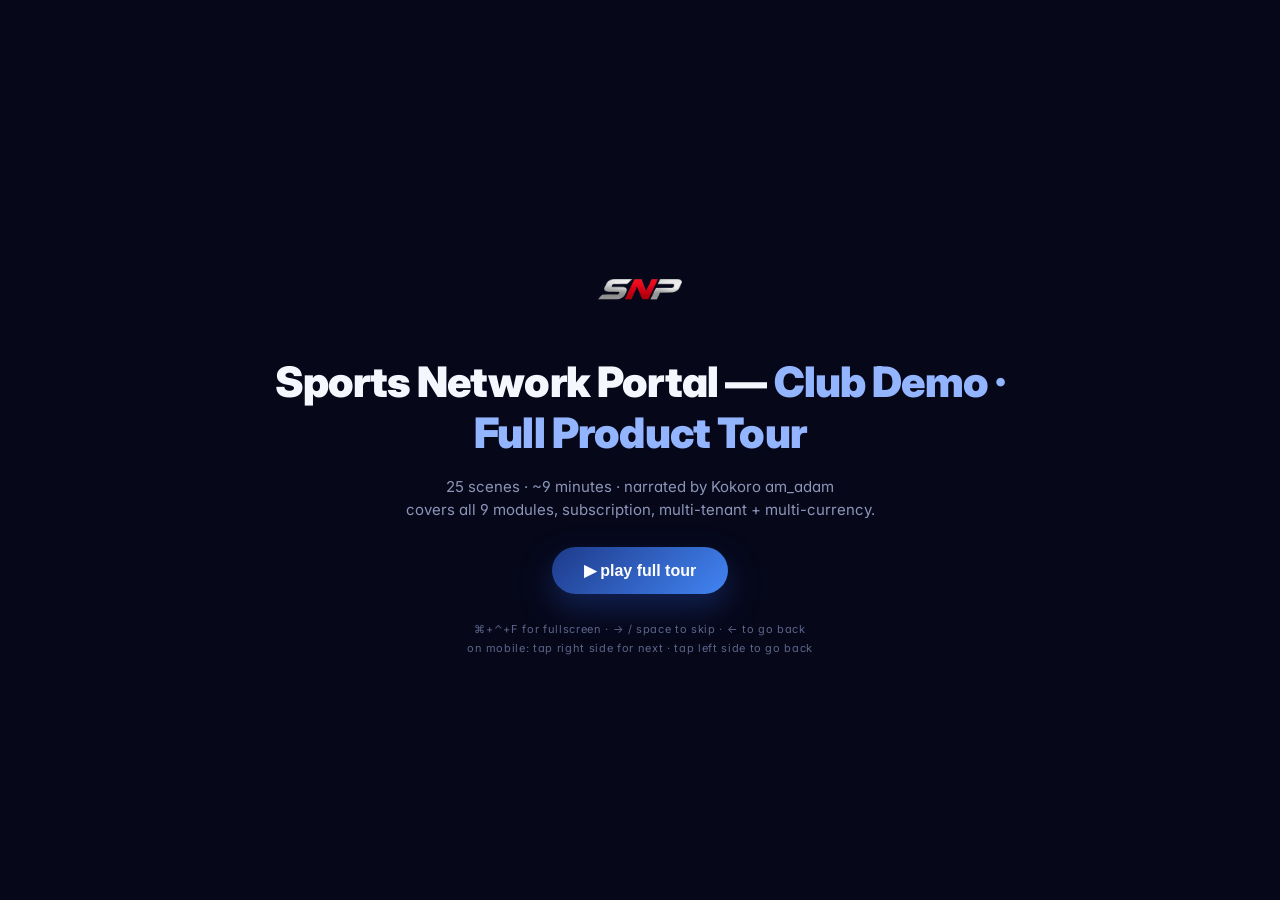
==== commit 1d22f3a8: "feat: add full mobile responsive support with touch controls and orientation-aware re-layout" ====
--- a/demo-club.html
+++ b/demo-club.html
@@ -2,8 +2,12 @@
 <html lang="en">
 <head>
 <meta charset="utf-8" />
-<meta name="viewport" content="width=device-width, initial-scale=1" />
-<title>Sports Network Portal — Club Demo</title>
+<meta name="viewport" content="width=device-width, initial-scale=1, viewport-fit=cover" />
+<title>SNP · Club Demo</title>
+<link rel="icon" type="image/png" sizes="32x32" href="favicon-32.png" />
+<link rel="icon" type="image/png" sizes="256x256" href="favicon.png" />
+<link rel="apple-touch-icon" sizes="180x180" href="apple-touch-icon.png" />
+<meta name="theme-color" content="#1E3A8A" />
 <link rel="preconnect" href="https://fonts.googleapis.com">
 <link rel="preconnect" href="https://fonts.gstatic.com" crossorigin>
 <link href="https://fonts.googleapis.com/css2?family=Inter:wght@300;400;500;600;700;800;900&family=Cairo:wght@400;600;700&family=JetBrains+Mono:wght@400;500;600;700&display=swap" rel="stylesheet">
@@ -426,7 +430,7 @@
   <h1>Sports Network Portal — <em>Club Demo · Full Product Tour</em></h1>
   <div class="sub">25 scenes · ~9 minutes · narrated by Kokoro am_adam<br>covers all 9 modules, subscription, multi-tenant + multi-currency.</div>
   <button class="play" id="playBtn">▶ play full tour</button>
-  <div class="hint">⌘+⌃+F for fullscreen · → / space to skip · ← to go back</div>
+  <div class="hint">⌘+⌃+F for fullscreen · → / space to skip · ← to go back<br>on mobile: tap right side for next · tap left side to go back</div>
 </div>
 
 <script>
@@ -442,15 +446,23 @@
 scenes.forEach(() => { const d = document.createElement('div'); d.className = 'dot'; hud.appendChild(d); });
 const dots = [...hud.children];
 
-// Scale the 1280×720 stage to the viewport
+// Scale the stage to the viewport. The canvas is 1280×720 in landscape and
+// 720×1280 in portrait (base.css orientation media query), so read the live
+// layout size instead of hardcoding — offsetWidth/Height ignore the transform.
 function applyScale() {
-  const W = 1280, H = 720;
+  const W = stageInner.offsetWidth, H = stageInner.offsetHeight;
   const vw = window.innerWidth, vh = window.innerHeight;
-  const scale = Math.min(vw / W, vh / H);
-  stageInner.style.transform = `scale(${scale})`;
+  // On short viewports (phone landscape) the canvas would fill the full
+  // height and the fixed HUD pill would sit on top of scene content —
+  // reserve a strip for it and nudge the canvas up by half.
+  const pad = vh < 520 ? 44 : 0;
+  const scale = Math.min(vw / W, (vh - pad) / H);
+  stageInner.style.transform = `translateY(${-pad / 2}px) scale(${scale})`;
 }
 applyScale();
 window.addEventListener('resize', applyScale);
+window.addEventListener('orientationchange', () => setTimeout(applyScale, 60));
+if (window.visualViewport) visualViewport.addEventListener('resize', applyScale);
 
 let i = 0;
 function showScene(idx) {
@@ -482,6 +494,26 @@
   if (e.key === 'ArrowRight' || e.key === ' ') { e.preventDefault(); vo.pause(); i = Math.min(scenes.length-1, i+1); showScene(i); }
   else if (e.key === 'ArrowLeft') { e.preventDefault(); vo.pause(); i = Math.max(0, i-1); showScene(i); }
 });
+
+// Touch controls: tap right side / swipe left = next · tap left side / swipe right = back
+let touchX = 0, touchY = 0;
+document.addEventListener('touchstart', e => {
+  touchX = e.touches[0].clientX; touchY = e.touches[0].clientY;
+}, { passive: true });
+document.addEventListener('touchend', e => {
+  if (document.getElementById('start')) return; // start gate still up — let its button handle taps
+  const dx = e.changedTouches[0].clientX - touchX;
+  const dy = e.changedTouches[0].clientY - touchY;
+  if (Math.abs(dy) > 60) return; // vertical gesture, ignore
+  let next = null;
+  if (dx < -40) next = true;        // swipe left
+  else if (dx > 40) next = false;   // swipe right
+  else if (Math.abs(dx) < 10) next = e.changedTouches[0].clientX > window.innerWidth * 0.38; // tap zone
+  if (next === null) return;
+  vo.pause();
+  i = next ? Math.min(scenes.length - 1, i + 1) : Math.max(0, i - 1);
+  showScene(i);
+}, { passive: true });
 
 // Preview hook: ?scene=N shows scene N without playing audio
 const previewN = new URLSearchParams(location.search).get('scene');
--- a/base.css
+++ b/base.css
@@ -113,6 +113,7 @@
   font-family:var(--font-body);
   -webkit-font-smoothing:antialiased;text-rendering:optimizeLegibility;
   font-feature-settings:'ss01','cv11';
+  overscroll-behavior:none;touch-action:manipulation;
 }
 
 /* ── Stage: 1280×720 canvas, scaled to viewport ───────────────────────── */
@@ -122,6 +123,7 @@
 }
 .stage-inner{
   width:1280px;height:720px;position:relative;transform-origin:center;
+  flex:none; /* never flex-shrink below the design size — JS owns the fit-to-viewport scale */
   background:var(--stage-bg);
   background-image:
     radial-gradient(ellipse 90% 60% at 20% 0%,rgba(66,133,244,0.18),transparent 60%),
@@ -131,7 +133,7 @@
 /* ── Scene: only the .active one is shown ─────────────────────────────── */
 .scene{
   position:absolute;inset:0;display:none;
-  padding:48px 56px;align-items:center;justify-content:center;
+  padding:48px 56px;align-items:center;justify-content:center;gap:24px;
 }
 .scene.active{display:flex}
 
@@ -367,4 +369,80 @@
 .start .sub{font-size:15px;color:var(--stage-text-3);max-width:560px;line-height:1.5}
 .start .play{margin-top:8px;background:var(--grad-1);color:#FFFFFF;border:none;padding:14px 32px;border-radius:999px;font-size:16px;font-weight:700;cursor:pointer;box-shadow:0 14px 30px rgba(30,58,138,0.5)}
 .start .play:hover{transform:translateY(-1px)}
-.start .hint{font-size:11px;color:var(--stage-text-mute);letter-spacing:0.06em;margin-top:8px}
+.start .hint{font-size:11px;color:var(--stage-text-mute);letter-spacing:0.06em;margin-top:8px;line-height:1.7}
+
+/* =========================================================================
+ * MOBILE PORTRAIT RE-LAYOUT
+ *
+ * In landscape the canvas stays the original 1280×720. In portrait the
+ * canvas becomes 720×1280 and scenes re-stack: .split columns become rows
+ * (copy on top, mock below — also for .flip, via order), the browser mock
+ * drops its duplicate header pills and re-grids KPIs 2×2, and scenes whose
+ * direct children are siblings (eyebrow + phone) stack vertically.
+ * The player JS reads .stage-inner's live size, so no JS coupling here.
+ * ========================================================================= */
+@media (orientation: portrait) {
+  .stage-inner{width:720px;height:1280px}
+  .scene{padding:36px 28px;flex-direction:column;gap:18px}
+
+  /* Split layouts: single column, copy first (covers .flip's mock-first DOM) */
+  .split,.split.flip{grid-template-columns:1fr;gap:24px;padding:8px 0;align-content:center}
+  .split .copy{order:-1;gap:12px}
+  .split .copy h2{font-size:30px}
+  .split .copy .sub{font-size:15px;max-width:none}
+  .split .copy ul.bullets{gap:9px}
+  .split .copy ul.bullets li{font-size:14px}
+  .split .copy .metric-row{margin-top:8px}
+  .split .mock{order:1;min-width:0}
+
+  /* Full-bleed browser scenes have ~1200px of canvas height in portrait —
+     let the mock grow past the landscape cap so tables aren't sliced mid-row */
+  .browser{max-height:820px}
+
+  /* Browser mock: narrower sidebar, wrapped header, KPIs 2×2.
+     The .b-actions pills duplicate the .b-chips row right below them in
+     every module scene — hide the pills, keep real buttons (.b-btn). */
+  .b-sidebar{width:140px;font-size:12px;padding:12px 6px}
+  .b-side-item{font-size:12px;padding:7px 8px;gap:8px}
+  .b-pageheader{flex-wrap:wrap}
+  .b-actions{flex-wrap:wrap}
+  .b-pageheader .b-actions .pill{display:none}
+  .b-kpis{grid-template-columns:repeat(2,1fr)}
+
+  /* Cover scenes: step the display type down for a 664px-wide canvas */
+  .cover-block{max-width:664px;padding:0 8px;gap:16px}
+  .cover-block h1{font-size:46px}
+  .cover-block .tag{font-size:16px;max-width:560px}
+  .cover-block .bullets li{font-size:16px}
+
+  /* Three-phone language trio (mobile demo scene 27): the 718px-wide row
+     keeps its internal layout and shrinks visually to fit the canvas */
+  .phone-pair{transform:scale(0.8);transform-origin:center center}
+
+  /* Player chrome lives in viewport space, not canvas space */
+  .hud{
+    gap:4px;padding:7px 10px;max-width:calc(100vw - 16px);
+    flex-wrap:wrap;justify-content:center;
+    bottom:calc(12px + env(safe-area-inset-bottom,0px));
+  }
+  .caption{bottom:calc(48px + env(safe-area-inset-bottom,0px));font-size:13px;max-width:94vw;padding:0 12px}
+}
+
+/* Start gate + chrome on small screens, any orientation */
+.start svg{flex:none} /* flex column would squash the logo when height is tight */
+@media (max-width: 700px) {
+  .start{padding:24px;gap:14px}
+  .start h1{font-size:clamp(24px,6.5vw,42px)}
+  .start .sub{font-size:14px}
+  .start .play{padding:13px 28px;font-size:15px}
+  .start .hint{font-size:10px}
+}
+/* Short viewports (phone landscape): compact gate so everything fits */
+@media (max-height: 520px) {
+  .start{gap:10px;padding:20px}
+  .start svg{width:56px !important;height:56px !important}
+  .start h1{font-size:clamp(18px,5.5vh,28px)}
+  .start .sub{font-size:12px}
+  .start .play{padding:10px 24px;font-size:14px;margin-top:2px}
+  .start .hint{font-size:9px;margin-top:2px}
+}
